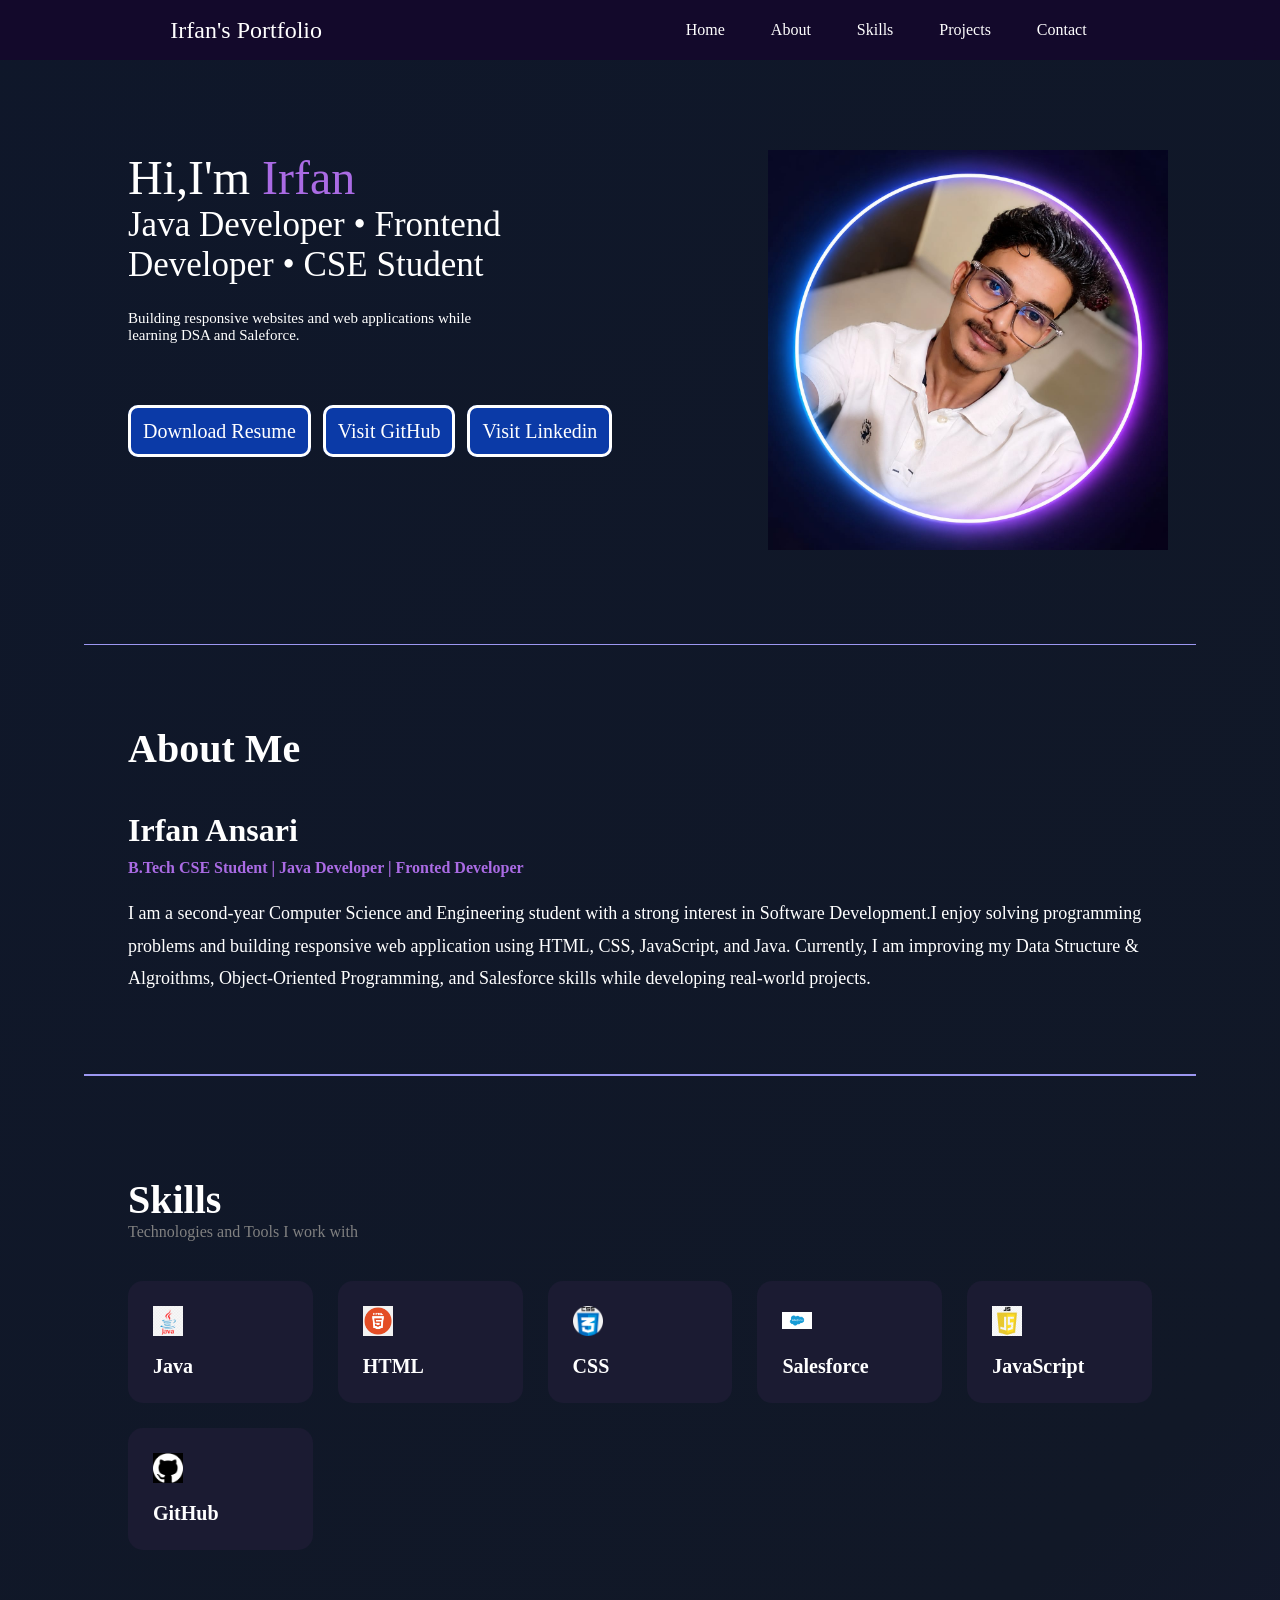
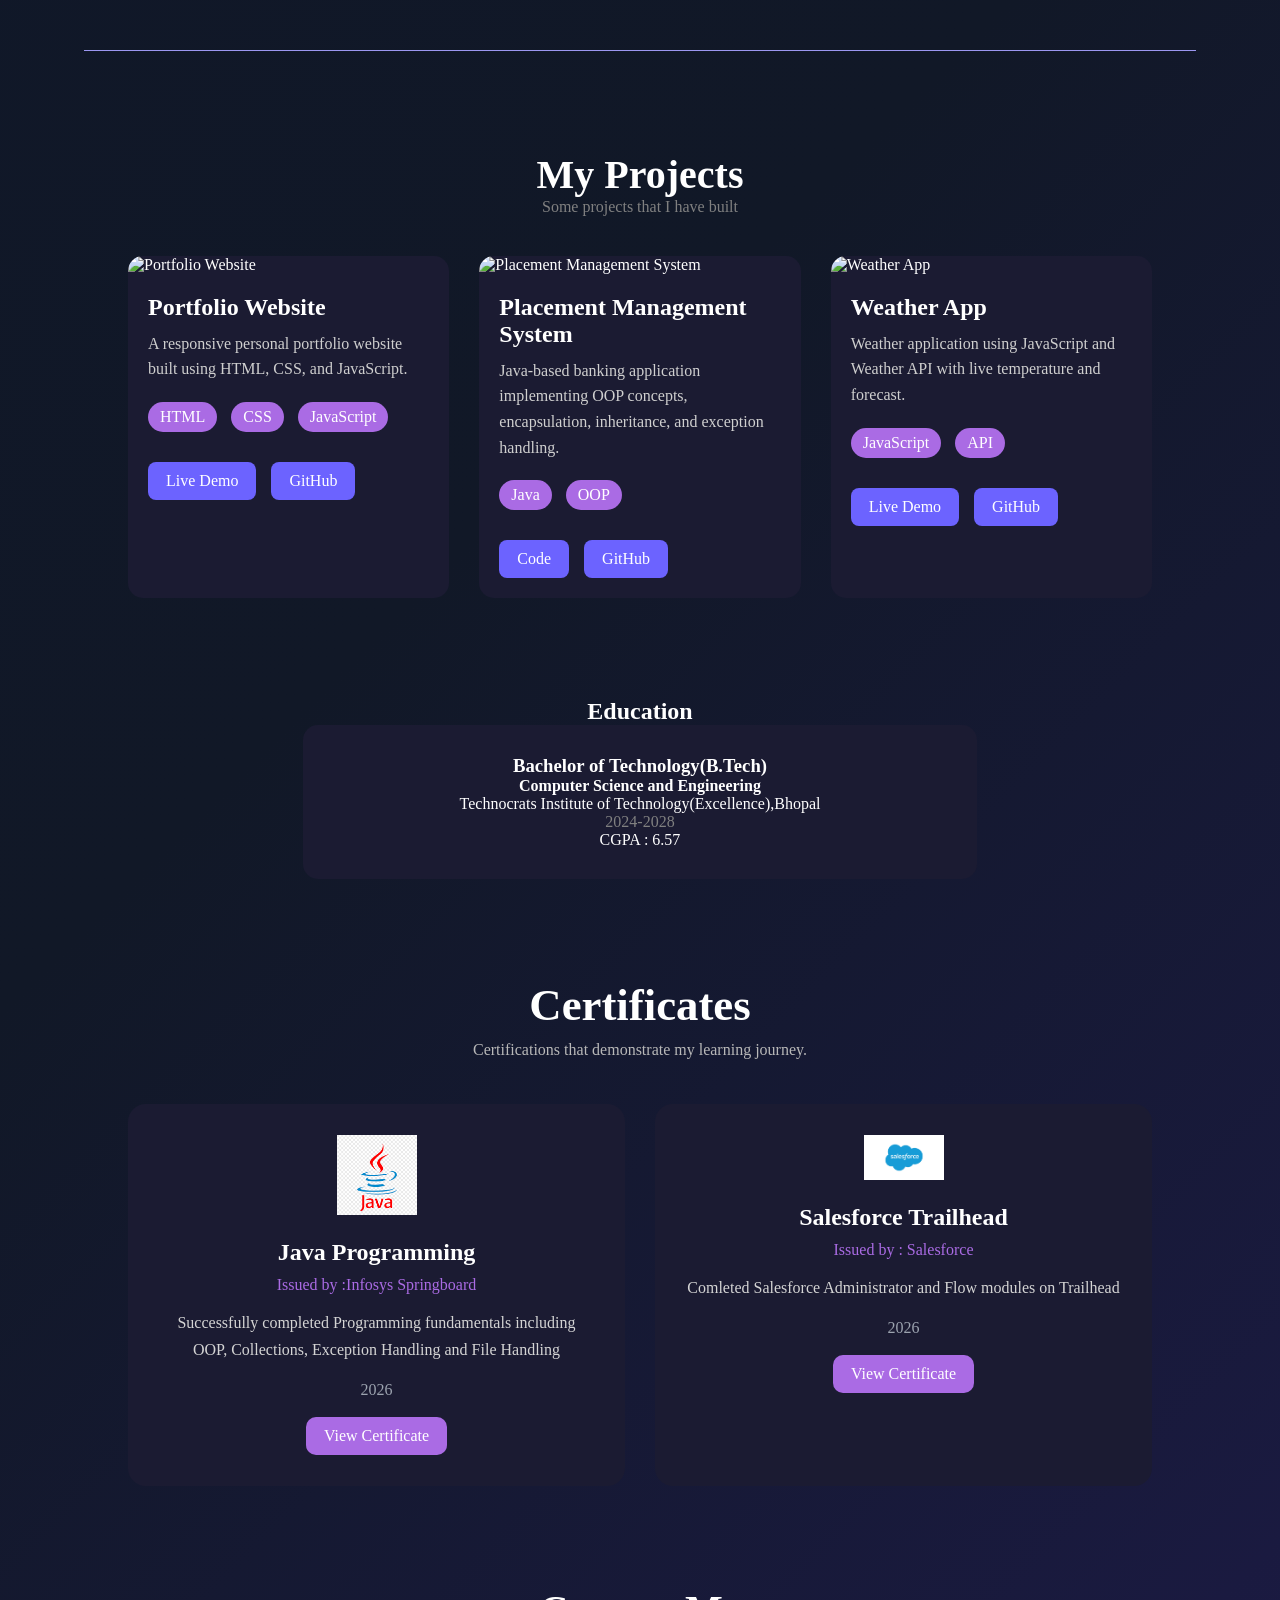
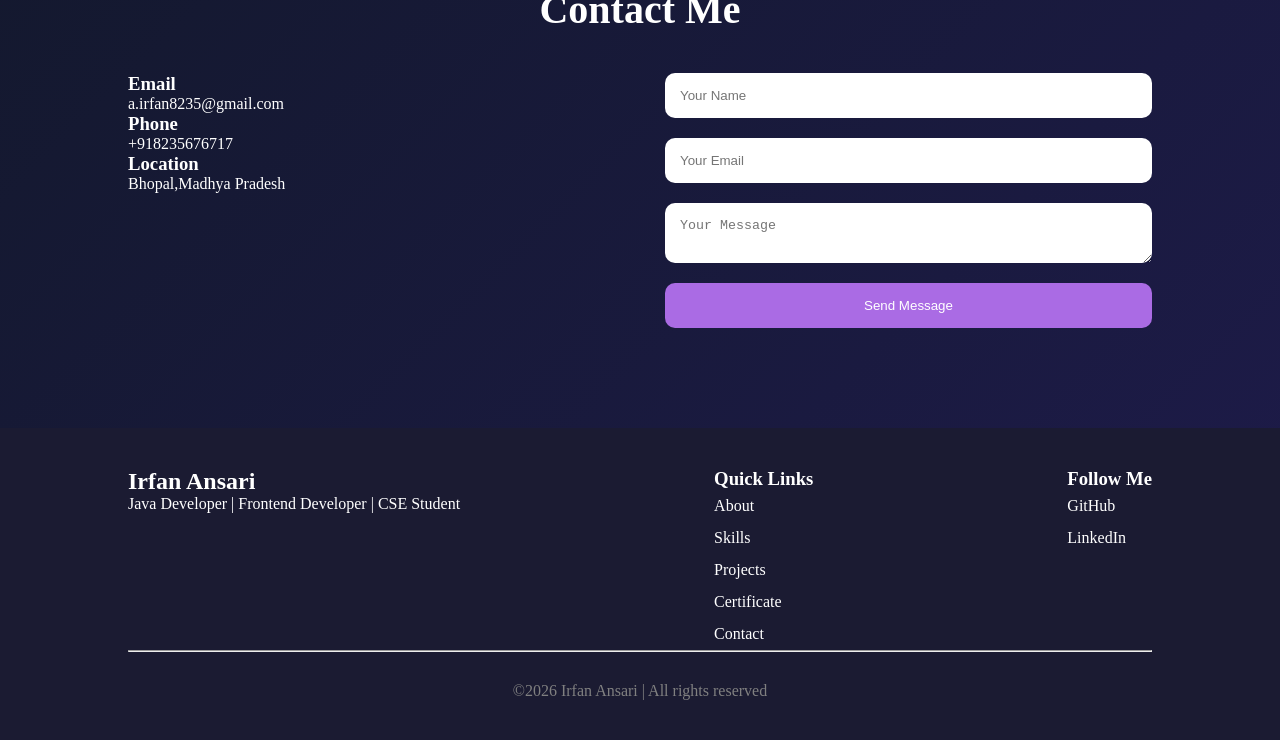
==== index.html @ b5351d13 "Third Commit" ====
<!DOCTYPE html>
<html lang="en">

<head>
    <meta charset="UTF-8">
    <meta name="description" content="Irfan Ansari Portfolio">
    <title>Personal Portfolio</title>
    <link rel="iocn" href="favicon.ico">
    <link rel="stylesheet" href="/style.css">
    <link rel="preconnect" href="https://fonts.googleapis.com">
    <link rel="preconnect" href="https://fonts.gstatic.com" crossorigin>
    <link
        href="https://fonts.googleapis.com/css2?family=Poppins:ital,wght@0,100;0,200;0,300;0,400;0,500;0,600;0,700;0,800;0,900;1,100;1,200;1,300;1,400;1,500;1,600;1,700;1,800;1,900&display=swap"
        rel="stylesheet">

</head>

<body>
    <header>
        <nav>
            <div class="left">Irfan's Portfolio</div>
            <div class="rigth">
                <ul>
                    <li><a href="/">Home</a></li>
                    <li><a href="#about">About</a></li>
                    <li><a href="#Skills">Skills</a></li>
                    <li><a href="#projects">Projects</a></li>
                    <li><a href="#contact">Contact</a></li>
                </ul>
            </div>
        </nav>
    </header>

    <main>
        <section class="firstSection">
            <div class="leftSection">Hi,I'm <span class="purple"> Irfan</span>
                <div class="aboutme">Java Developer • Frontend Developer • CSE Student</div>
                <div class="aboutsme">Building responsive websites and web applications while learning DSA and Saleforce.</div>
                <span id="element"></span>
                <div class="buttons">
                    <a href="resume.pdf" download class="btn">Download Resume</a>
                    <a href="https://github.com/irfan-an" target="_blank" class="btn">Visit GitHub</a>
                    <a href="https://www.linkedin.com/in/irfan-ansari-66294a341/" target="_blank" class="btn">Visit
                        Linkedin</a>
                </div>
            </div>
            <div class="rightSection">
                <img src="/images/Irfan's photo.jpeg" alt="Irfan's Photo">
            </div>
        </section>
        <hr class="hori-line">
        <section id="about" class="aboutSection">
            <h2>About Me</h2>
            <div class="about-content">
                <h3>Irfan Ansari</h3>
                <h4>B.Tech CSE Student | Java Developer | Fronted Developer</h4>
                <p>I am a second-year Computer Science and Engineering student with a strong interest in Software
                    Development.I enjoy solving programming problems and building responsive web application using HTML,
                    CSS, JavaScript, and Java.

                    Currently, I am improving my Data Structure & Algroithms, Object-Oriented Programming, and
                    Salesforce skills while developing real-world projects.
                </p>
            </div>
        </section>
        <hr>
        <section id="Skills" class="SkillsSection">
            <h2>Skills</h2>
            <p class="skills-text">Technologies and Tools I work with</p>
            <div class="skills-container">
                <div class="skill-card">
                    <img src="/images/Java.png" alt="Java-logo">
                    <h3>Java</h3>
                </div>
                <div class="skill-card">
                    <img src="/images/HMtl.png" alt="HTML-Logo">
                    <h3>HTML</h3>
                </div>
                <div class="skill-card">
                    <img src="/images/CSS.png" alt="CSS-logo">
                    <h3>CSS</h3>
                </div>
                <div class="skill-card">
                    <img src="/images/salesforce.png" alt="Salesforce-logo">
                    <h3>Salesforce</h3>
                </div>
                <div class="skill-card">
                    <img src="/images/JS.png" alt="JavaScript-logo">
                    <h3>JavaScript</h3>
                </div>
                <div class="skill-card">
                    <img src="/images/GitHub.png" alt="JavaScript-logo">
                    <h3>GitHub</h3>
                </div>


            </div>


        </section>
        <hr>
        <section id="projects" class="projectsSection">

            <h1>My Projects</h1>
            <p class="project-text">Some projects that I have built</p>

            <div class="projects-container">

                <!-- Project 1 -->
                <div class="project-card">

                    <img src="images/portfolio.png" alt="Portfolio Website">

                    <div class="project-info">
                        <h2>Portfolio Website</h2>

                        <p>
                            A responsive personal portfolio website built using HTML,
                            CSS, and JavaScript.
                        </p>

                        <div class="project-tech">
                            <span>HTML</span>
                            <span>CSS</span>
                            <span>JavaScript</span>
                        </div>

                        <div class="project-buttons">
                            <a href="https://github.com/irfan-an/my-portfolio" target="_blank">Live Demo</a>
                            <a href="https://github.com/irfan-an/my-portfolio" target="_blank">GitHub</a>
                        </div>

                    </div>

                </div>

                <!-- Project 2 -->
                <div class="project-card">

                    <img src="images/bank.png" alt="Placement Management System">

                    <div class="project-info">

                        <h2>Placement Management System</h2>

                        <p>
                            Java-based banking application implementing OOP concepts,
                            encapsulation, inheritance, and exception handling.
                        </p>

                        <div class="project-tech">
                            <span>Java</span>
                            <span>OOP</span>
                        </div>

                        <div class="project-buttons">
                            <a href="#">Code</a>
                            <a href="#">GitHub</a>
                        </div>

                    </div>

                </div>

                <!-- Project 3 -->
                <div class="project-card">

                    <img src="images/weather.png" alt="Weather App">

                    <div class="project-info">

                        <h2>Weather App</h2>

                        <p>
                            Weather application using JavaScript and Weather API with
                            live temperature and forecast.
                        </p>

                        <div class="project-tech">
                            <span>JavaScript</span>
                            <span>API</span>
                        </div>

                        <div class="project-buttons">
                            <a href="#" onclick="alert('Coming soon')">Live Demo</a>
                            <a href="#">GitHub</a>
                        </div>

                    </div>

                </div>

            </div>

        </section>

        <section class="EducationSection">
            <h1>Education</h1>
            <div class="education-card">
                <h3>Bachelor of Technology(B.Tech)</h3>
                <h4>Computer Science and Engineering</h4>
                <p>Technocrats Institute of Technology(Excellence),Bhopal</p>
                <span>2024-2028</span>
                <p>CGPA : 6.57</p>
            </div>
        </section>
        <section id="certificates" class="certificateSection">
            <h1>Certificates</h1>
            <p class="certificate-subtitle">
                Certifications that demonstrate my learning journey.
            </p>
            <div class="certificate-container">
                <!-- Certificate 1 -->
                 <div class="certificate-card">
                    <img src="/images/Java.png" alt="Java Certificate">
                    <h2>Java Programming</h2>
                    <h4>Issued by  :Infosys Springboard</h4>
                    <p>Successfully completed Programming fundamentals including OOP, Collections, Exception Handling and File Handling</p>
                    <span>2026</span>
                    <a href="" target="_blank">
                        View Certificate
                    </a>
                 </div>
                 <!-- Certificate 2 -->
                  <div class="certificate-card">
                    <img src="images/salesforce.png" alt="SaleForce">
                    <h2>Salesforce Trailhead</h2>
                    <h4>Issued by : Salesforce</h4>
                    <p>Comleted Salesforce Administrator and Flow modules on Trailhead</p>
                    <span>2026</span>
                    <a href="certificate/salesforce.pdf" target="_blank">
                        View Certificate
                    </a>
                  </div>
            </div>
        </section>
        <section id="contact" class="contactSection">
            <h2>Contact Me</h2>
            <div class="contact-container">
                <div class="contact-info">
                    <h3>Email</h3>
                    <p>a.irfan8235@gmail.com</p>
                    <h3>Phone</h3>
                    <p>+918235676717</p>
                    <h3>Location</h3>
                    <p>Bhopal,Madhya Pradesh</p>
                </div>
                <form>
                    <input type="text" placeholder="Your Name">
                    <input type="email" placeholder="Your Email">
                    <textarea placeholder="Your Message"></textarea>
                    <button type="submit">Send Message</button>
                </form>
            </div>
        </section>
    </main>
    <footer>
        <div class="footer-container">
            <div>
                <h2>Irfan Ansari</h2>
                <p>Java Developer | Frontend Developer | CSE Student</p>
            </div>
            <div>
                <h3>Quick Links</h3>
                <ul>
                    <li><a href="#about">About</a></li>
                    <li><a href="#skills">Skills</a></li>
                    <li><a href="#project">Projects</a></li>
                    <li><a href="#certificates">Certificate</a></li>
                    <li><a href="#contact">Contact</a></li>
                </ul>
            </div>
            <div>
                <h3>Follow Me</h3>
                <a href="https://github.com/irfan-an" target="_blank">GitHub</a>
                <br>
                <a href="https://linkedin.com/" target="_blank">LinkedIn</a>
            </div>
        </div>
        <hr>
        <p class="copyright">
            &copy;2026 Irfan Ansari | All rights reserved
        </p>
    </footer>
    <!-- type.js -->


    <script src="script.js"></script>
    <script src="https://unpkg.com/typed.js@3.0.0/dist/typed.umd.js"></script>
    <script>
        var typed = new Typed('#element', {
            strings: ['Fronted Developer', 'Java Developer', 'Problem Solver', 'CSE Student'],
            typeSpeed: 50,
        });
    </script>
</body>

</html>
---- style.css ----
*{
    padding: 0;
    margin: 0;
}
html{
    scroll-behavior: smooth;
}
body{
     background: linear-gradient(135deg,#0f172a,#111827,#1e1b4b);
    color:white;

}
nav{
    display: flex;
    justify-content: space-around;
    align-items: center;
    height: 60px;
    /* background-color: rgb(19, 8, 50); */
    background:rgba(20,8,44,.9);
    backdrop-filter:blur(10px);
    position:sticky;
    top:0;
}
nav ul{
    display: flex;
    justify-content: center;
    
}
nav ul li{
    list-style: none;
    margin: 0 23px;
    
}
nav ul li a{
    text-decoration: none;
    color: white;
}
nav ul li a:hover{
    color: blue;
    font-size: 1.2rem;
}
main hr{
    border:0;
    background:#9c97f1;
    height: 1.2px;
    margin: 60px 84px;
}
.aboutSection{
    max-width: 80vw;
    margin: 80px auto;
}
.aboutSection h2{
    font-size: 2.5rem;
    margin-bottom: 40px;
}
.about-content{
    flex: 1;
}
.about-content h3{
    font-size: 2rem;
    margin-bottom: 10px;
}
.about-content h4{
    color: rgb(170, 107, 228);
    margin-bottom: 20px;
}
.about-content p{
    line-height: 1.8;
    font-size: 18px;
}
.about-content hr{
     border:0;
    background:#9c97f1;
    height: 1.2px;
    margin: 60px 84px;
}
.left{
    font-size: 1.5rem;
}
.firstSection{
    display: flex;
    justify-content: space-around;
    margin: 90px 0px;
}
.firstSection >div{
    width: 30%;
}
.leftSection{
    font-size: 3rem;
}
.aboutme{
    font-size: 35px;
}
.aboutsme{
    font-size: 15px;
    margin-top: 25px;
}
.leftSection .buttons{
    padding: 50px 0;
    width: 540px;
}
.leftSection .btn{
    padding: 12px;
    background-color: rgb(11, 58, 167);
    color: white;
    border: 3px solid white;
    font-size: 20px;
    border-radius: 10px;
    cursor: pointer;
    text-decoration: none;
    transition: .3s;
}
.leftSection .btn:hover{
    background: #a855f7;
    transform: translateY(-5px);
    box-shadow: 0 0 20px #a855f7;
}
.rightSection{
    width: 30%;
}
.rightSection img{
    width: 400px;
}
.rightSection img:hover{
    transform: scale(1.05);
    transition: .4s;
}
.purple{
    color: rgb(170, 107, 228);
}
.secondSection{
    max-width: 80vw;
    margin: auto;
}
#Skills{
    max-width: 80vw;
    margin: 100px auto;
}
.SkillsSection h2{
    margin-top:px;
    font-size: 2.5rem;
}
.skills-text{
    color: gray;
    margin-bottom: 40px;
}
.skills-container{
    display: grid;
    grid-template-columns: repeat(auto-fit,minmax(180px,1fr));
    gap: 25px;
}
.skill-card{
    background-color: #1b1b32;
    padding: 25px;
    border-radius: 15px;
    transition: 0.3s;
    cursor: pointer;
}
.skill-card:hover{
    transform: translateY(-10px);
    box-shadow: 0 10px 20px rgba(170,107,228,0.4);
}
.skill-card img{
    height: 30px;
    width: 30px;
    object-fit: contain;
}
.skill-card h3{
    font-size: 20px;
    margin-top: 15px;
}
.projectsSection{
    max-width:80vw;
    margin:100px auto;
}

.projectsSection h1{
    text-align:center;
    font-size:2.5rem;
}

.project-text{
    text-align:center;
    color:gray;
    margin-bottom:40px;
}

.projects-container{
    display:grid;
    grid-template-columns:repeat(auto-fit,minmax(320px,1fr));
    gap:30px;
    cursor: pointer;
}

.project-card{
    background:#1b1b32;
    border-radius:15px;
    overflow:hidden;
    transition:.3s;
}

.project-card:hover{
    transform:translateY(-10px);
    box-shadow:0 10px 25px rgba(170,107,228,.4);
}

.project-card img{
    width:100%;
    height:200px;
    object-fit:cover;
}

.project-info{
    padding:20px;
}

.project-info h2{
    margin-bottom:10px;
}

.project-info p{
    color:#cfcfcf;
    line-height:1.6;
}

.project-tech{
    margin:20px 0;
}

.project-tech span{
    background:rgb(170,107,228);
    color:white;
    padding:6px 12px;
    border-radius:20px;
    margin-right:10px;
    display:inline-block;
    margin-bottom:10px;
}

.project-buttons{
    display:flex;
    gap:15px;
}

.project-buttons a{
    text-decoration:none;
    color:white;
    background:#6c63ff;
    padding:10px 18px;
    border-radius:8px;
    transition:.3s;
}

.project-buttons a:hover{
    background:#8d84ff;
}

.EducationSection{
    max-width: 80vw;
    margin: 100px auto;
    text-align: center;
}
.education-card{
    background: #1b1b32;
    padding:30px;
    border-radius: 15px;
    width: 60%;
    margin: auto;
    transition: 0.3s;
    cursor: pointer;
}
.education-card:hover{
    transform: translate(-8px);
    box-shadow:0 10px 25px rgba(170,107,228,.4);
}
.education-card h2{
color: rgb(170,107,228);
}
.education-card span{
    color: gray;
}

.certificateSection{
    max-width: 80vw;
    margin: 100px auto;
    text-align: center;
}
.certificateSection h1{
    font-size: 2.8rem;
    margin-bottom: 10px;
}
.certificate-subtitle{
    color: #b8b8b8;
    margin-bottom: 45px;
}
.certificate-container{
    display: grid;
    grid-template-columns: repeat(auto-fit,minmax(320px,1fr));
    gap: 30px;
}
.certificate-card{
    background: #1b1b32;
    padding: 30px;
    border-radius: 18px;
    transition: .4s;
    border: 1px solid transparent;
}
.certificate-card:hover{
    transform: translateY(-12px);
    border-color: rgb(170, 107, 228);
    box-shadow: 0 0 25px rgba(170,107,228,.35);
}
.certificate-card img{
    width: 80px;
    margin-bottom: 20px;
}
.certificate-card h2{
    color: white;
    margin-bottom: 10px;
}
.certificate-card h4{
    color: rgb(170, 107, 228);
    margin-bottom: 15px;
    font-weight: 500;
}
.certificate-card p{
    color: #d4d4d4;
    line-height: 1.7;
}
.certificate-card span{
    display: block;
    margin: 18px 0;
    color: #9ca3af;
}
.certificate-card a{
    display: inline-block;
    padding: 12px 22px;
    text-decoration: none;
    color: white;
    background: rgb(170, 107, 228);
    padding: 10px 18px;
    border-radius: 10px;
    transition: .3s;
}
.certificate-card a:hover{
    background: #8b5cf6;
    transform: scale(1.05);
}
.contactSection{
    max-width: 80vw;
    margin: 100px auto;
}
.contactSection h2{
    text-align: center;
    margin-bottom: 40px;
    font-size: 2.5rem;
    font-weight: 600;
}
.contact-container{
    display: flex;
    justify-content: space-between;
    gap: 50px;
}
.contact-info{
    flex: 1;
}
form{
    flex: 1;
    display: flex;
    flex-direction: column;
}
form input, form textarea{
    margin-bottom: 20px;
    padding: 15px;
    border:none;
    border-radius: 10px;
}
form button{
    background: rgb(170,107,228);
    color: white;
    border: none;
    padding:15px;
    border-radius: 10px;
    cursor: pointer;
}

footer{
    background: #1b1b32;
    color: white;
    padding: 40px 10%;
}
.footer-container{
    display: flex;
    justify-content: space-between;
    flex-wrap: wrap;
}
.footer-container ul{
    list-style: none;
    padding: 0;
}
.footer-container a{
    text-decoration: none;
    color: white;
    line-height: 2;
}
.copyright{
    text-align: center;
    margin-top: 30px;
    color: gray;
}
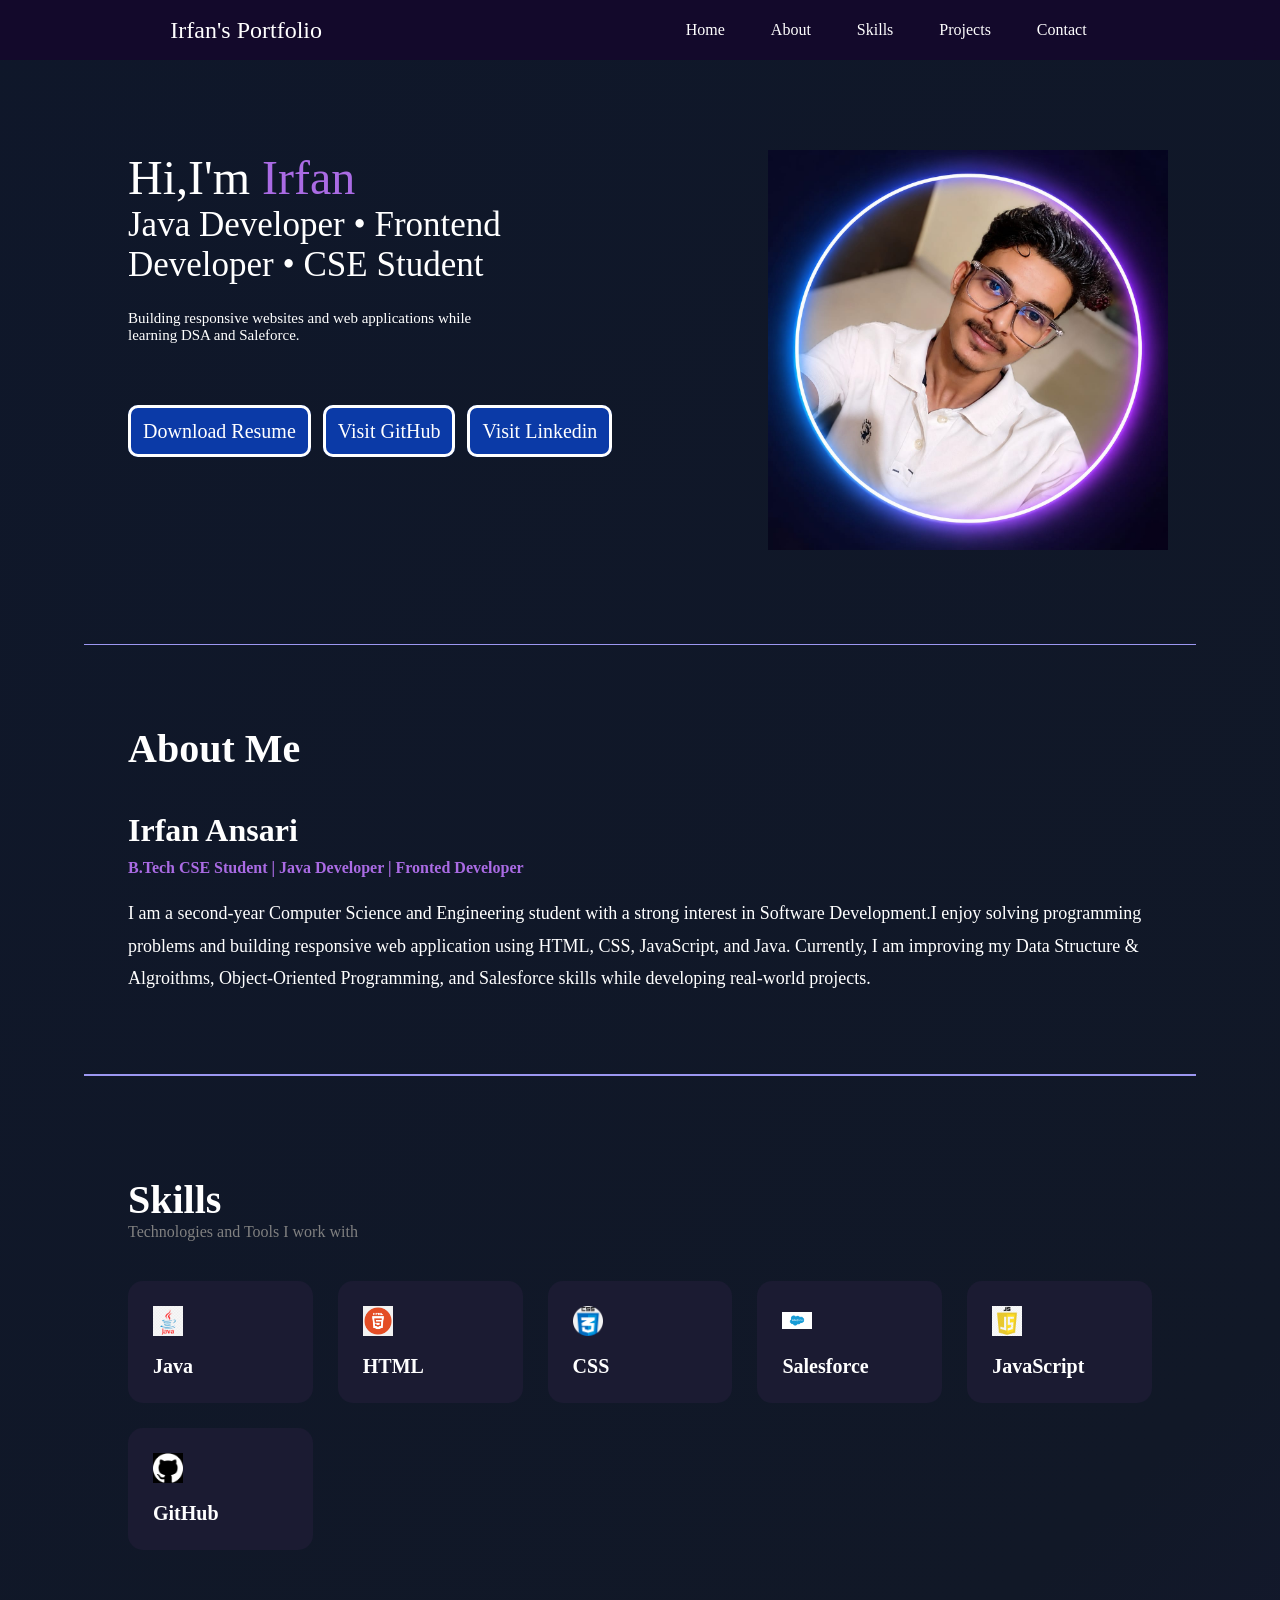
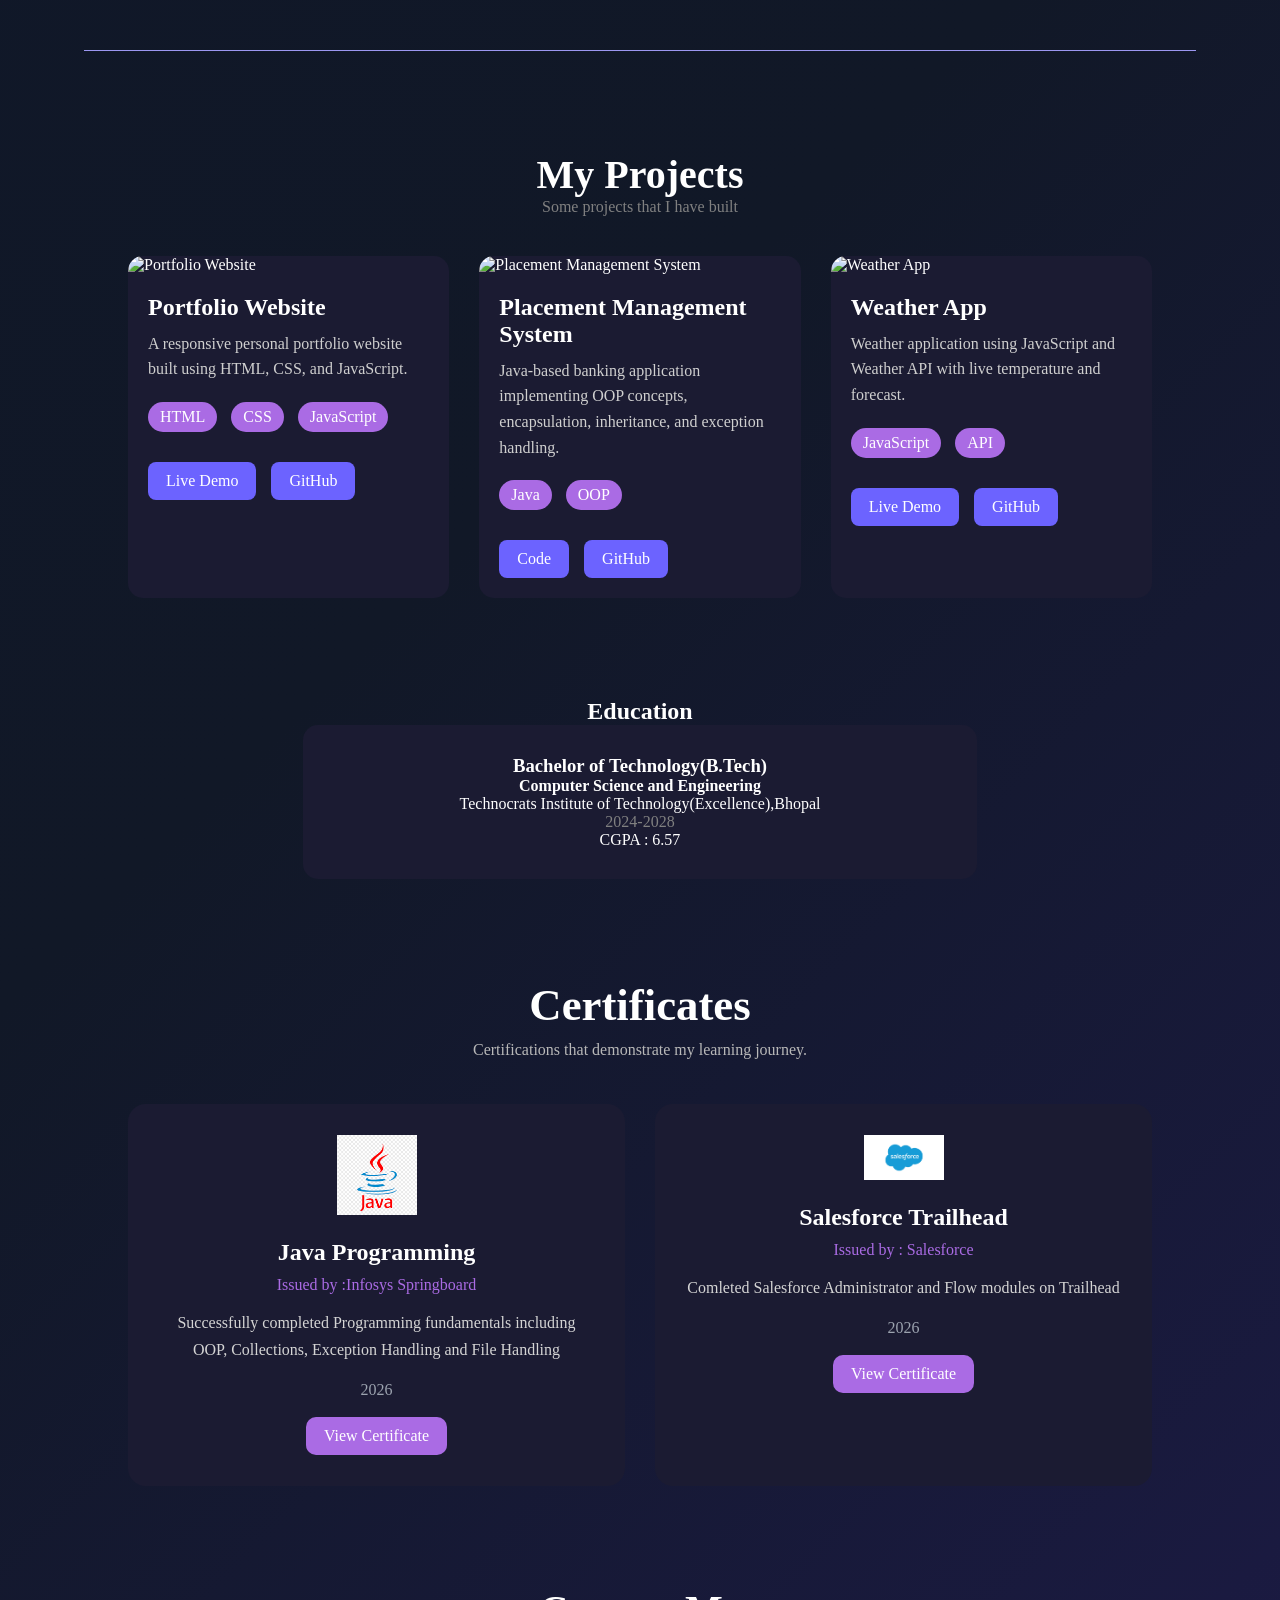
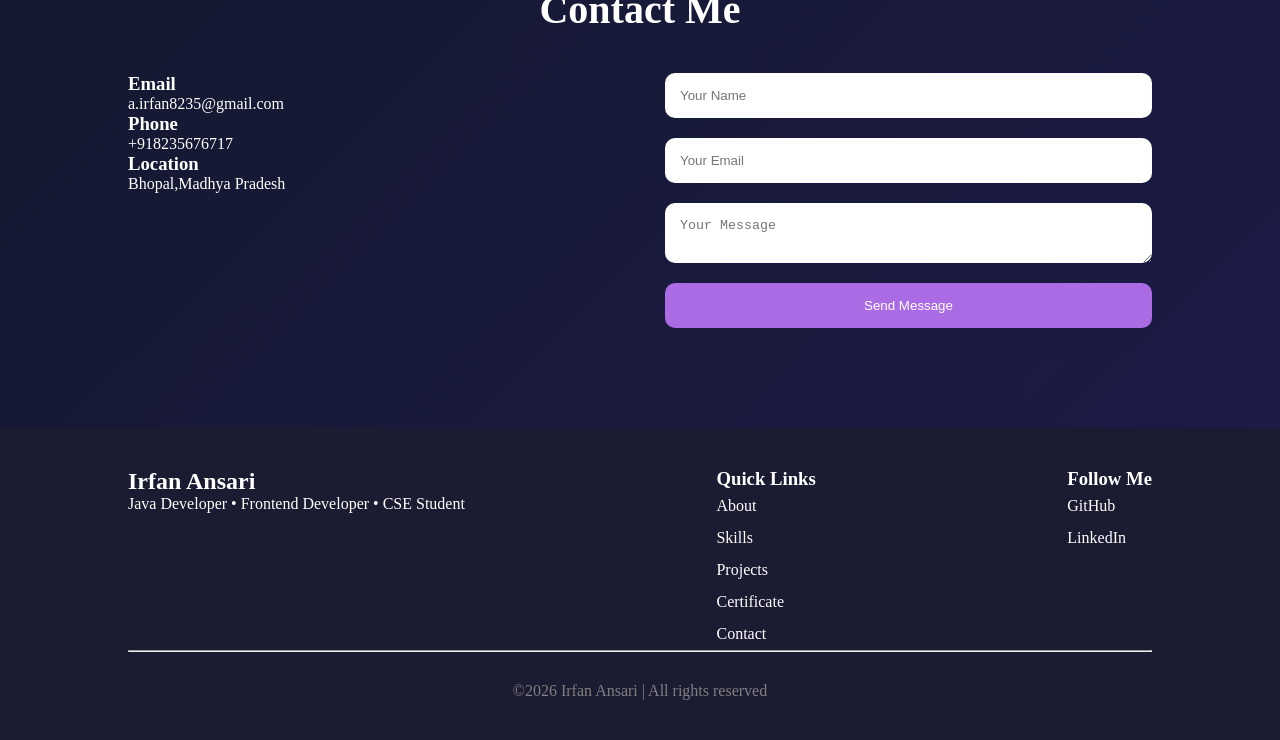
==== commit 5f2c7b71: "Updated Code" ====
--- a/index.html
+++ b/index.html
@@ -258,7 +258,7 @@
         <div class="footer-container">
             <div>
                 <h2>Irfan Ansari</h2>
-                <p>Java Developer | Frontend Developer | CSE Student</p>
+                <p>Java Developer • Frontend Developer • CSE Student</p>
             </div>
             <div>
                 <h3>Quick Links</h3>
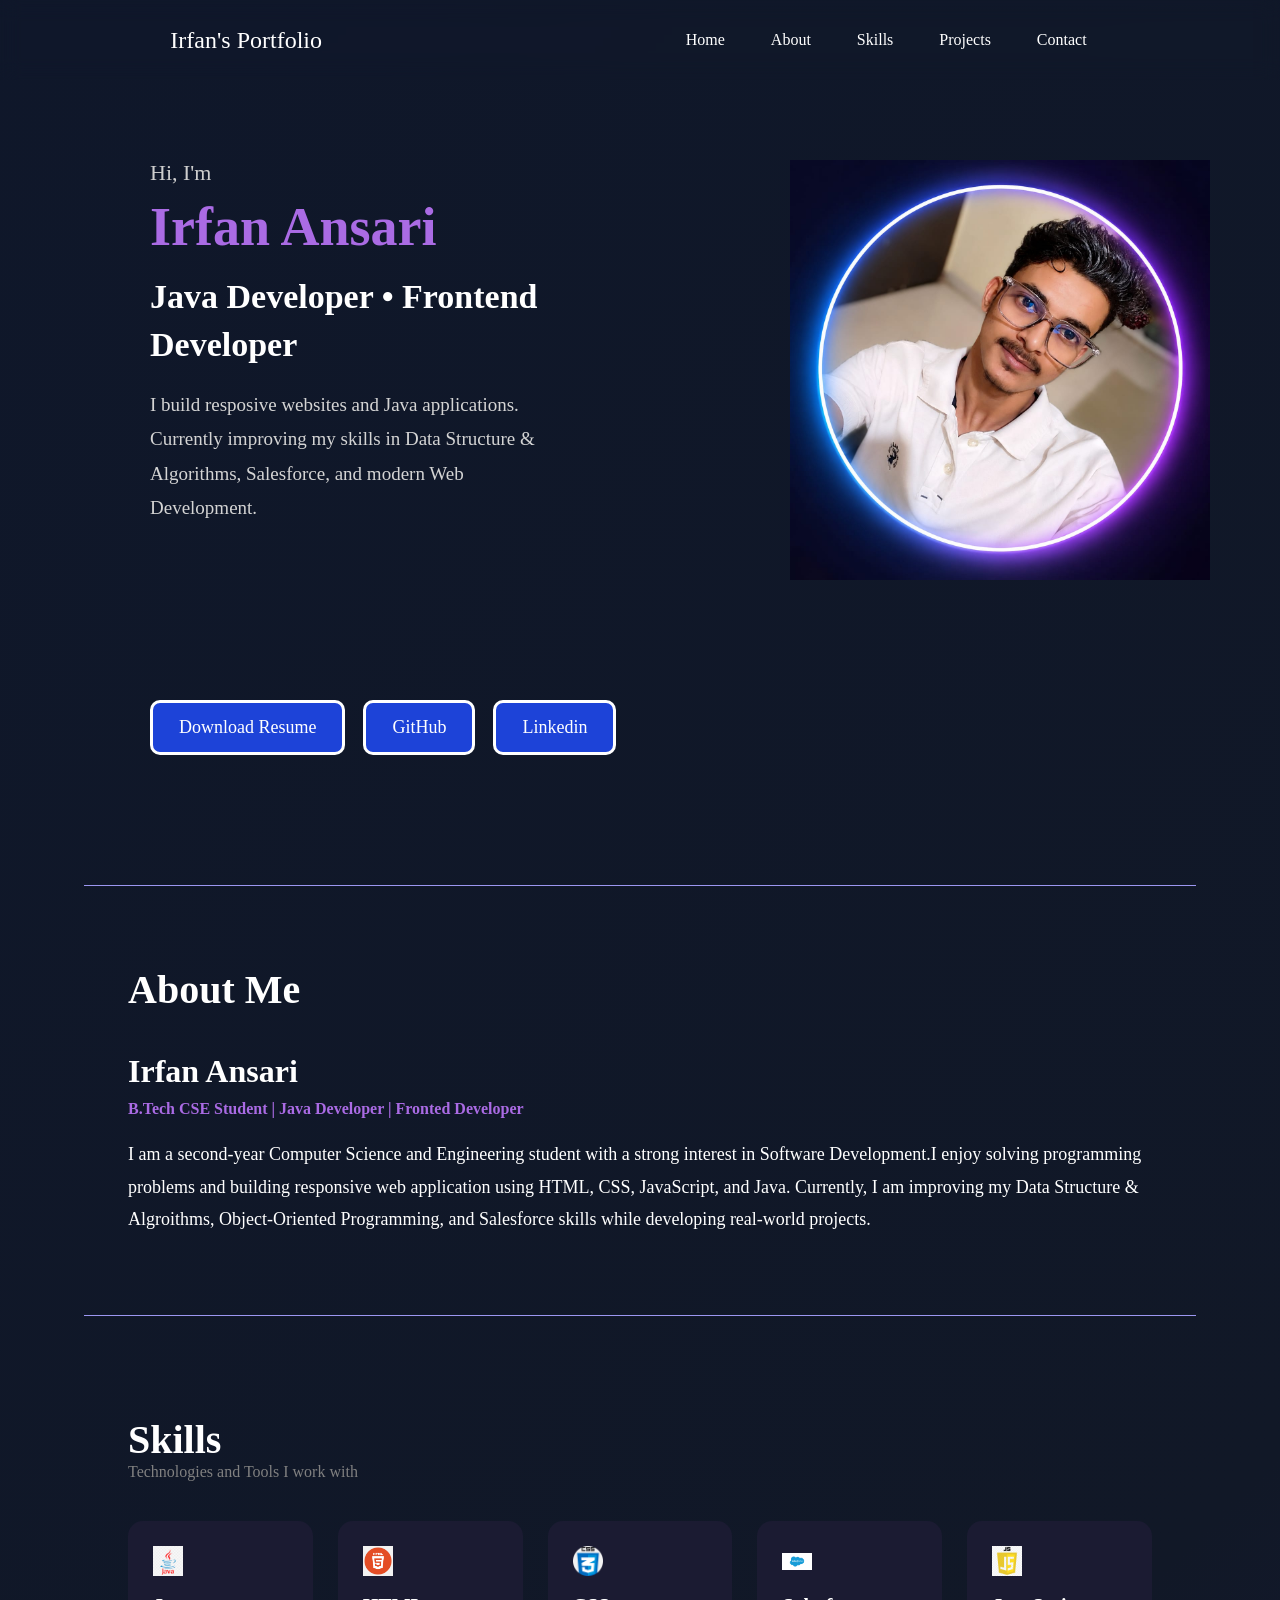
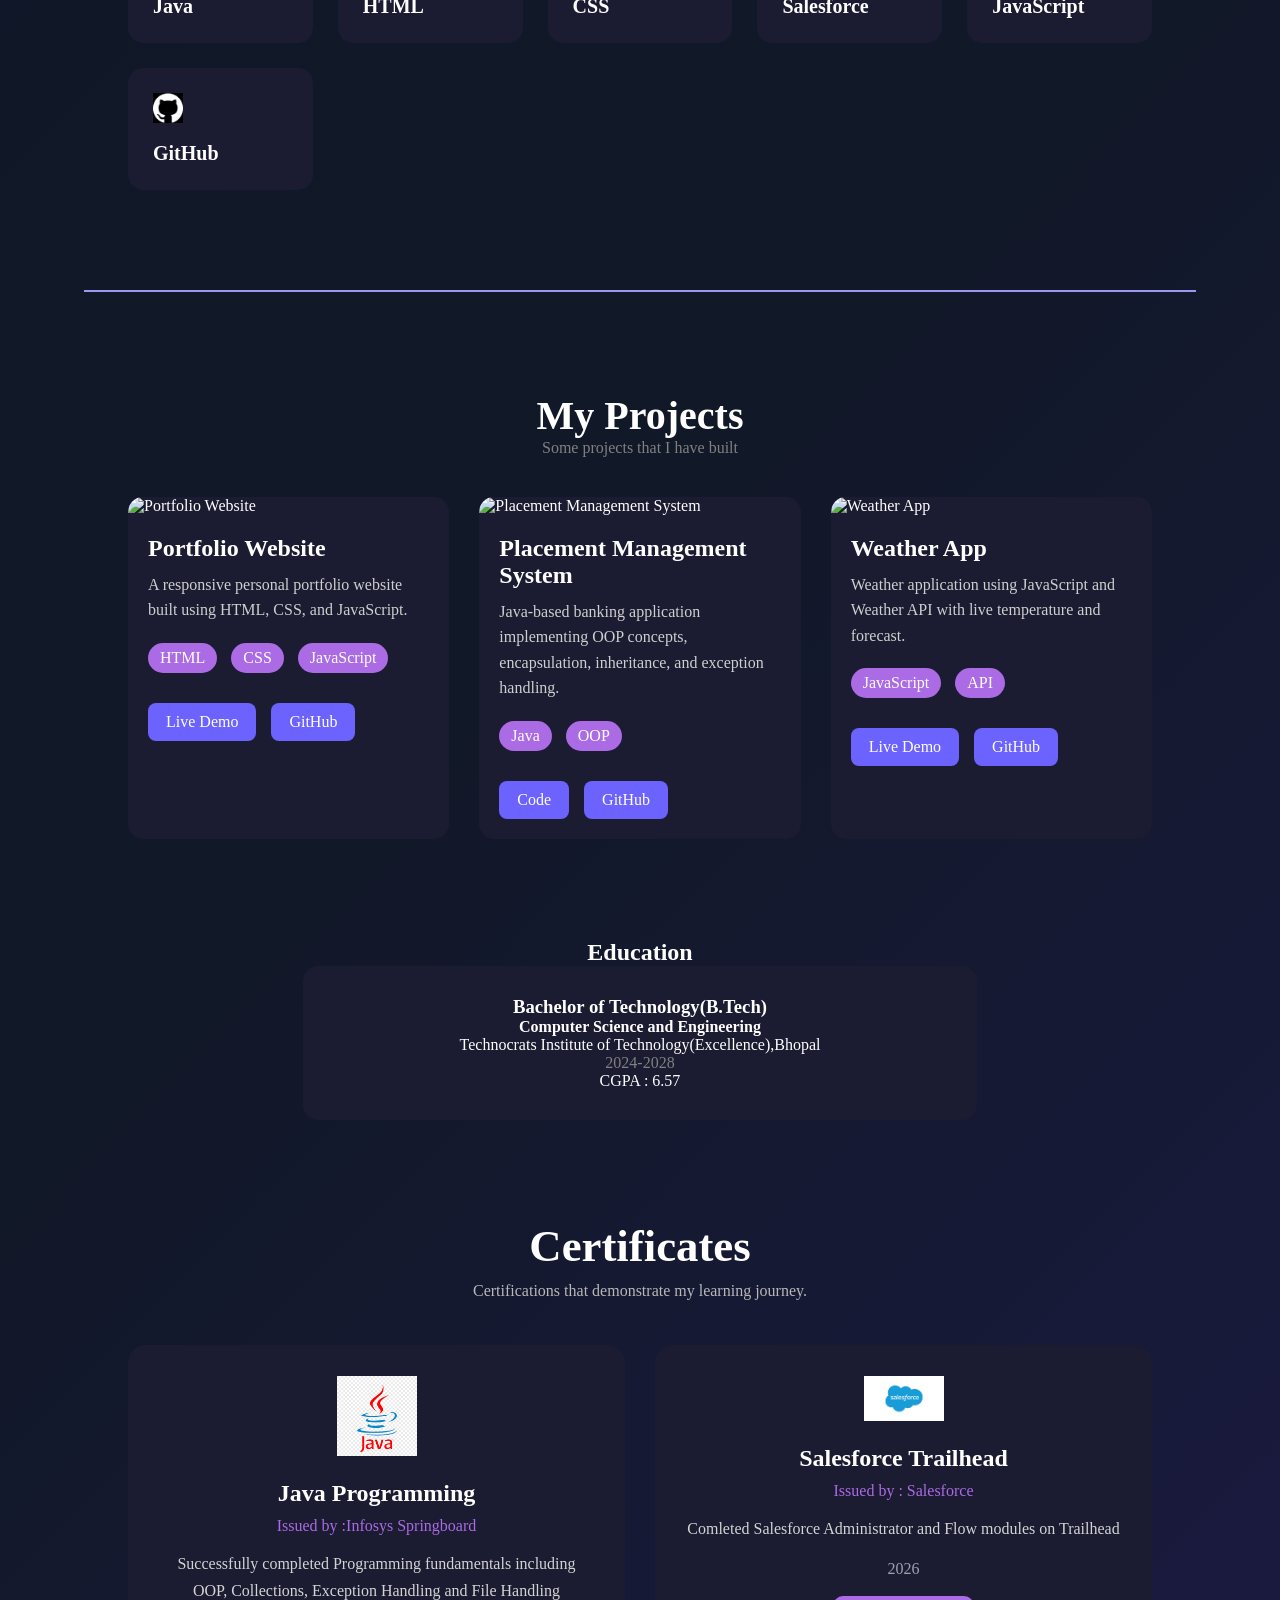
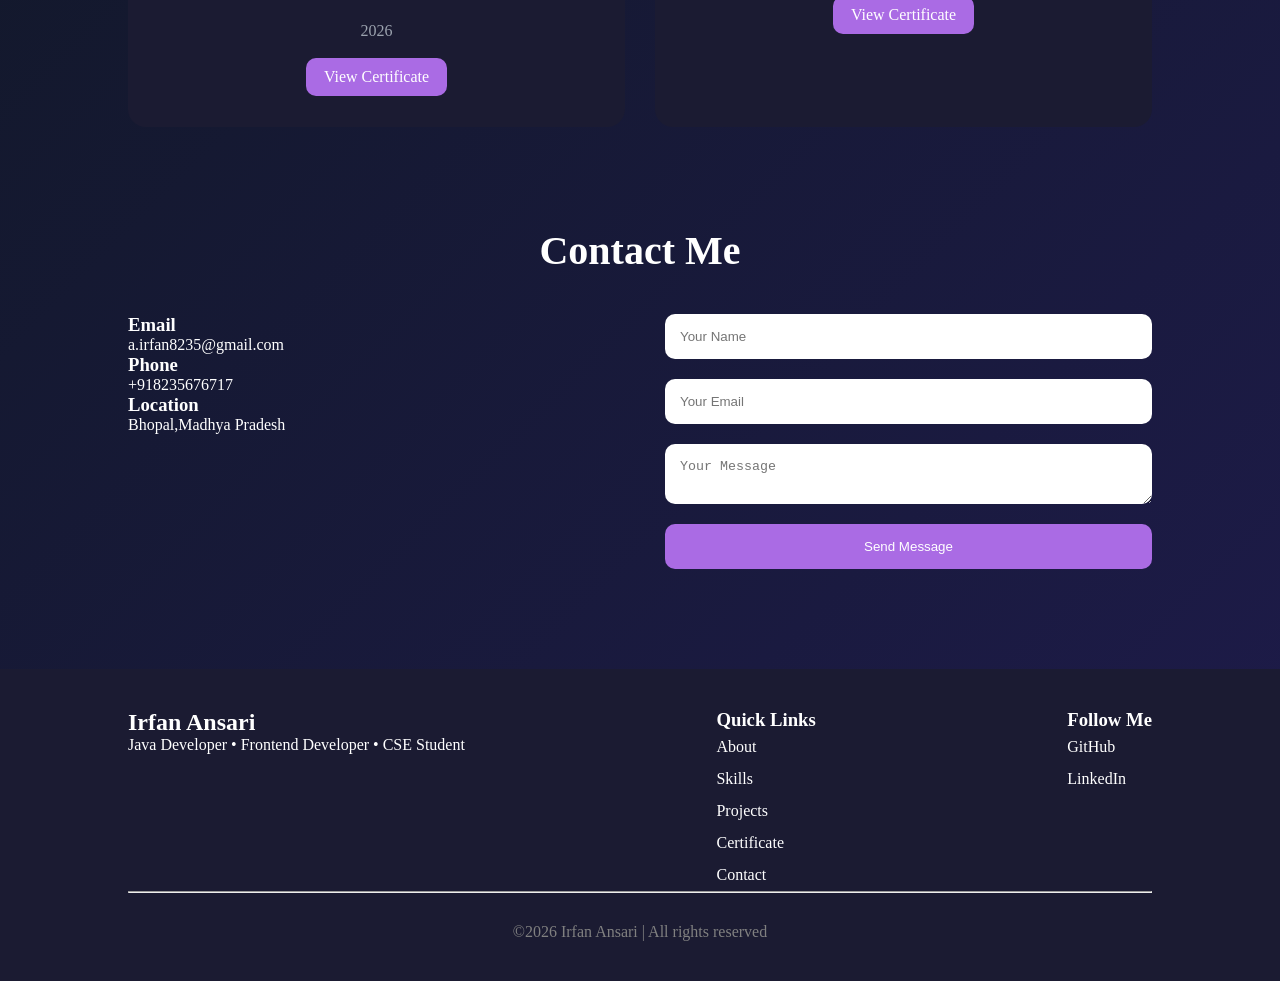
==== commit ca89a0db: "Improve portfolio functionality using JavaScript DOM" ====
--- a/index.html
+++ b/index.html
@@ -4,6 +4,7 @@
 <head>
     <meta charset="UTF-8">
     <meta name="description" content="Irfan Ansari Portfolio">
+    <meta name="viewport" content="width=device-width, initial-scale=1.0">
     <title>Personal Portfolio</title>
     <link rel="iocn" href="favicon.ico">
     <link rel="stylesheet" href="/style.css">
@@ -17,7 +18,7 @@
 
 <body>
     <header>
-        <nav>
+        <nav id="navbar">
             <div class="left">Irfan's Portfolio</div>
             <div class="rigth">
                 <ul>
@@ -33,16 +34,29 @@
 
     <main>
         <section class="firstSection">
-            <div class="leftSection">Hi,I'm <span class="purple"> Irfan</span>
-                <div class="aboutme">Java Developer • Frontend Developer • CSE Student</div>
-                <div class="aboutsme">Building responsive websites and web applications while learning DSA and Saleforce.</div>
-                <span id="element"></span>
+            <div class="leftSection">
+                <p class="intro">Hi, I'm</p> 
+                <h2>
+                    <span class="purple">Irfan Ansari</span>
+                </h2>
+                <h3>
+                    Java Developer • Frontend Developer
+                </h3>
+                <p class="description">I build resposive websites and Java applications.
+                    Currently improving my skills in Data Structure & Algorithms, Salesforce, and modern Web Development.
+                </p>
+                <p id="element"></p>
+                
                 <div class="buttons">
                     <a href="resume.pdf" download class="btn">Download Resume</a>
-                    <a href="https://github.com/irfan-an" target="_blank" class="btn">Visit GitHub</a>
-                    <a href="https://www.linkedin.com/in/irfan-ansari-66294a341/" target="_blank" class="btn">Visit
+                    <a href="https://github.com/irfan-an"
+                     target="_blank"
+                      class="btn">GitHub</a>
+                    <a href="https://www.linkedin.com/in/irfan-ansari-66294a341/" 
+                    target="_blank" 
+                    class="btn">
                         Linkedin</a>
-                </div>
+                </div>   
             </div>
             <div class="rightSection">
                 <img src="/images/Irfan's photo.jpeg" alt="Irfan's Photo">
@@ -285,14 +299,8 @@
     <!-- type.js -->
 
 
-    <script src="script.js"></script>
+    
     <script src="https://unpkg.com/typed.js@3.0.0/dist/typed.umd.js"></script>
-    <script>
-        var typed = new Typed('#element', {
-            strings: ['Fronted Developer', 'Java Developer', 'Problem Solver', 'CSE Student'],
-            typeSpeed: 50,
-        });
-    </script>
 </body>
-
+<script src="script.js"></script>
 </html>
--- a/style.css
+++ b/style.css
@@ -6,20 +6,32 @@
     scroll-behavior: smooth;
 }
 body{
-     background: linear-gradient(135deg,#0f172a,#111827,#1e1b4b);
+    background: linear-gradient(135deg,#0f172a,#111827,#1e1b4b);
     color:white;
-
+    padding-top: 80px;
+
+}
+header{
+    position: fixed;
+    width: 100%;
+    top: 0;
+    left: 0;
+    z-index: 1000;
 }
 nav{
     display: flex;
     justify-content: space-around;
     align-items: center;
-    height: 60px;
-    /* background-color: rgb(19, 8, 50); */
+    height: 80px;
     background:rgba(20,8,44,.9);
     backdrop-filter:blur(10px);
-    position:sticky;
-    top:0;
+    background: transparent;
+    transition: .4s ease;
+}
+.scrolled{
+    background:#2a115d;
+    box-shadow: 0 5px 20px rgba(0,0,0,.4);
+    backdrop-filter: blur(12px);
 }
 nav ul{
     display: flex;
@@ -80,31 +92,68 @@
 .firstSection{
     display: flex;
     justify-content: space-around;
-    margin: 90px 0px;
+    margin: 80px 0px;
+
+
 }
 .firstSection >div{
-    width: 30%;
+    width: 40%;
+    margin-left: 150px;
 }
 .leftSection{
+    width: 50%;
+    display: flex;
+    flex-direction: column;
+    justify-content: center;
     font-size: 3rem;
 }
-.aboutme{
-    font-size: 35px;
-}
-.aboutsme{
-    font-size: 15px;
-    margin-top: 25px;
+.intro{
+    font-size: 22px;
+    color: #cfcfcf;
+    margin-bottom: 10px;
+}
+.leftSection h2{
+    font-size: 54px;
+    margin-bottom: 15px;
+    font-weight: 700;
+}
+.leftSection h3{
+    font-size: 34px;
+    color: white;
+    line-height: 1.4;
+    margin-bottom: 20px;
+}
+.description{
+    width: 85%;
+    color: #d4d4d4;
+    font-size: 19px;
+    line-height: 1.8;
+    margin-bottom: 30px;
+}
+#element{
+    font-size: 38px;
+    color: #a855f7;
+    font-weight: bold;
+    margin-bottom:35px;
+    display: block;
+    min-height: 60px; /*Reserve space */
+}
+.typed-cursor{
+    display: none;
 }
 .leftSection .buttons{
+    display: flex;
+    gap: 18px;
+    flex-wrap: wrap;
     padding: 50px 0;
-    width: 540px;
 }
 .leftSection .btn{
-    padding: 12px;
-    background-color: rgb(11, 58, 167);
+    padding: 14px 26px;
+    background-color: #1d43d8;
     color: white;
     border: 3px solid white;
-    font-size: 20px;
+    font-size: 18px;
+    font-weight: 500;
     border-radius: 10px;
     cursor: pointer;
     text-decoration: none;
@@ -112,14 +161,16 @@
 }
 .leftSection .btn:hover{
     background: #a855f7;
-    transform: translateY(-5px);
-    box-shadow: 0 0 20px #a855f7;
+    transform: translateY(-6px);
+    box-shadow: 0 0 20px (168,85,247,.7);
 }
 .rightSection{
     width: 30%;
 }
 .rightSection img{
-    width: 400px;
+    width: 100%;
+    max-width: 420px;
+    height: auto;
 }
 .rightSection img:hover{
     transform: scale(1.05);
@@ -408,3 +459,38 @@
     margin-top: 30px;
     color: gray;
 }
+@media screen and(max-width:768px) {
+    .firstSection{
+        flex-direction: column-reverse;
+        text-align: center;
+        padding: 30px;
+    }
+    .leftSection,.rightSection{
+        width: 100%;
+    }
+    .rightSection img{
+        width: 80%;
+        max-width: 320px;
+    }
+    nav{
+        flex-direction: row;
+    }
+    nav ul{
+        flex-direction: row;
+        gap: 20px;
+        margin-top: 20px;
+    }
+    .contact-container{
+        flex-direction: column;
+    }
+    .buttons{
+        display: flex;
+        flex-direction: column;
+        gap: 15px;
+    }
+    .footer-container{
+        flex-direction: column;
+        text-align: center;
+        gap: 30px;
+    }
+}
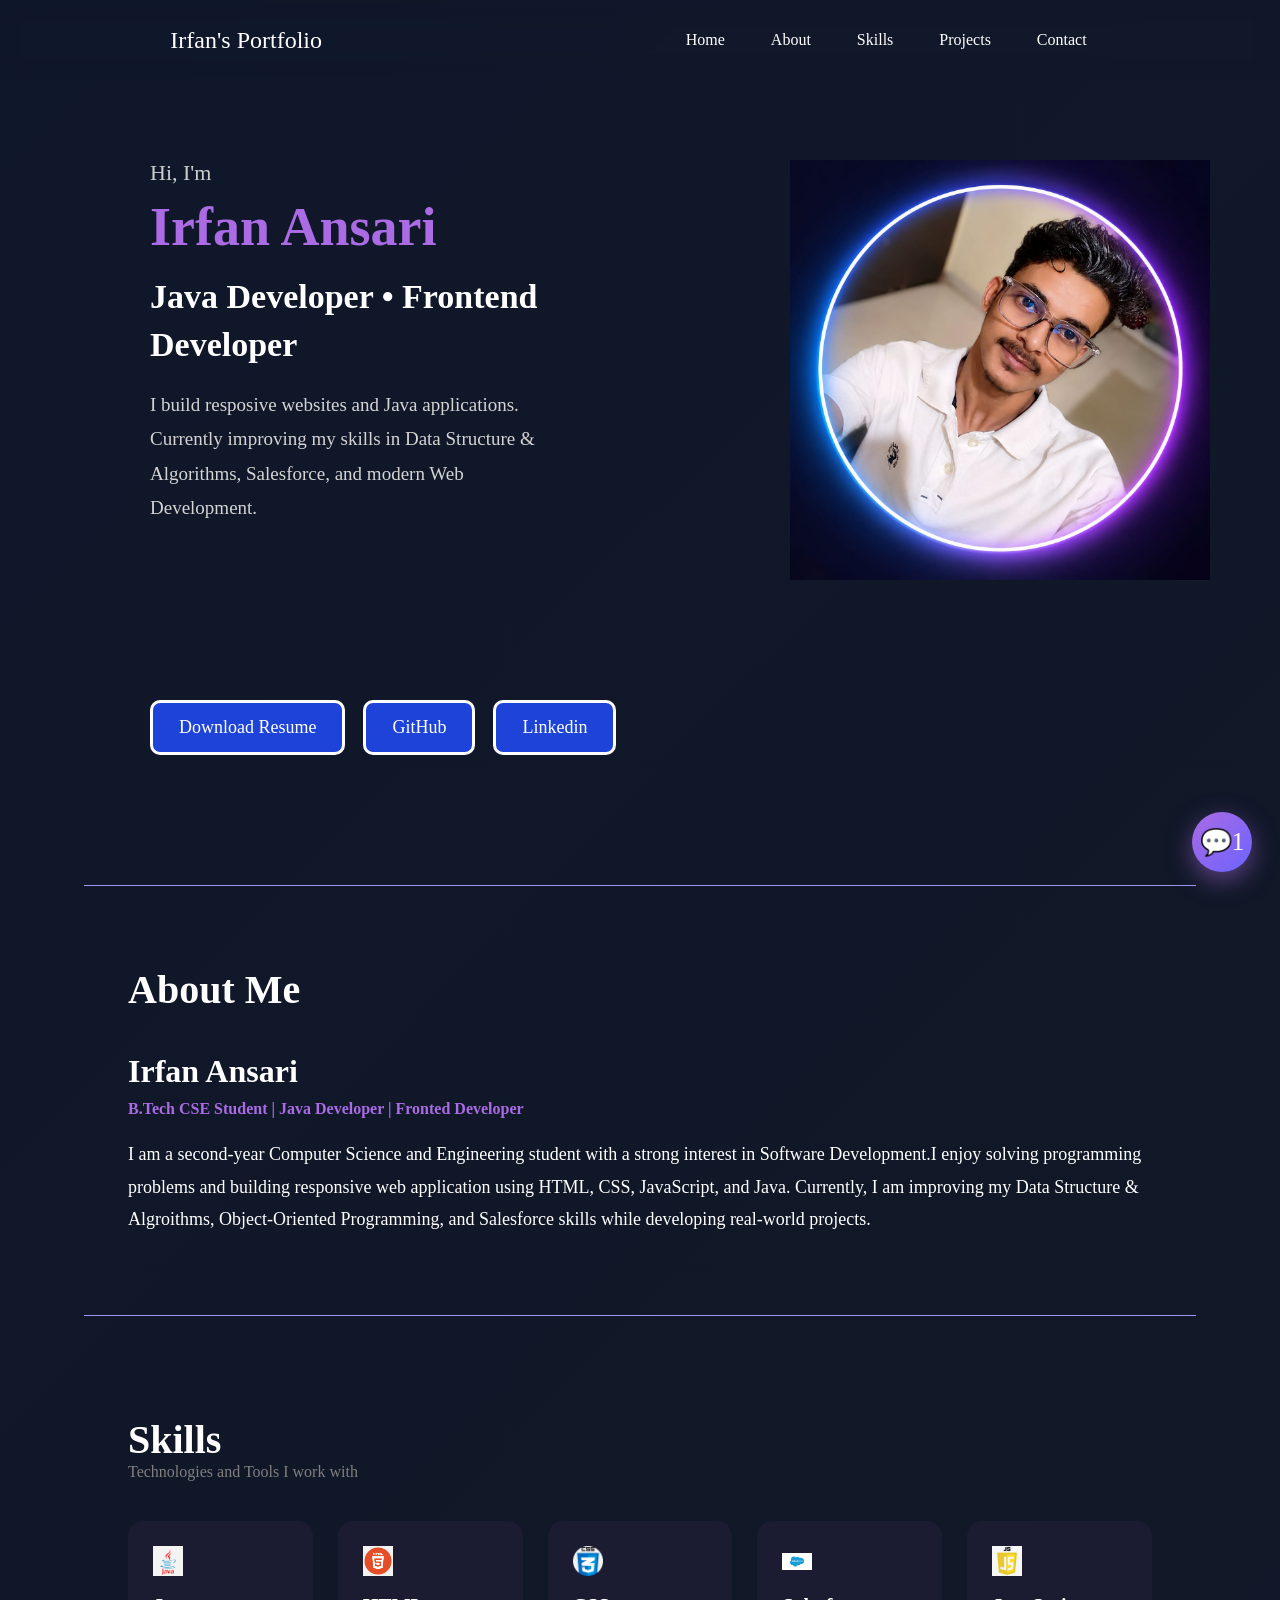
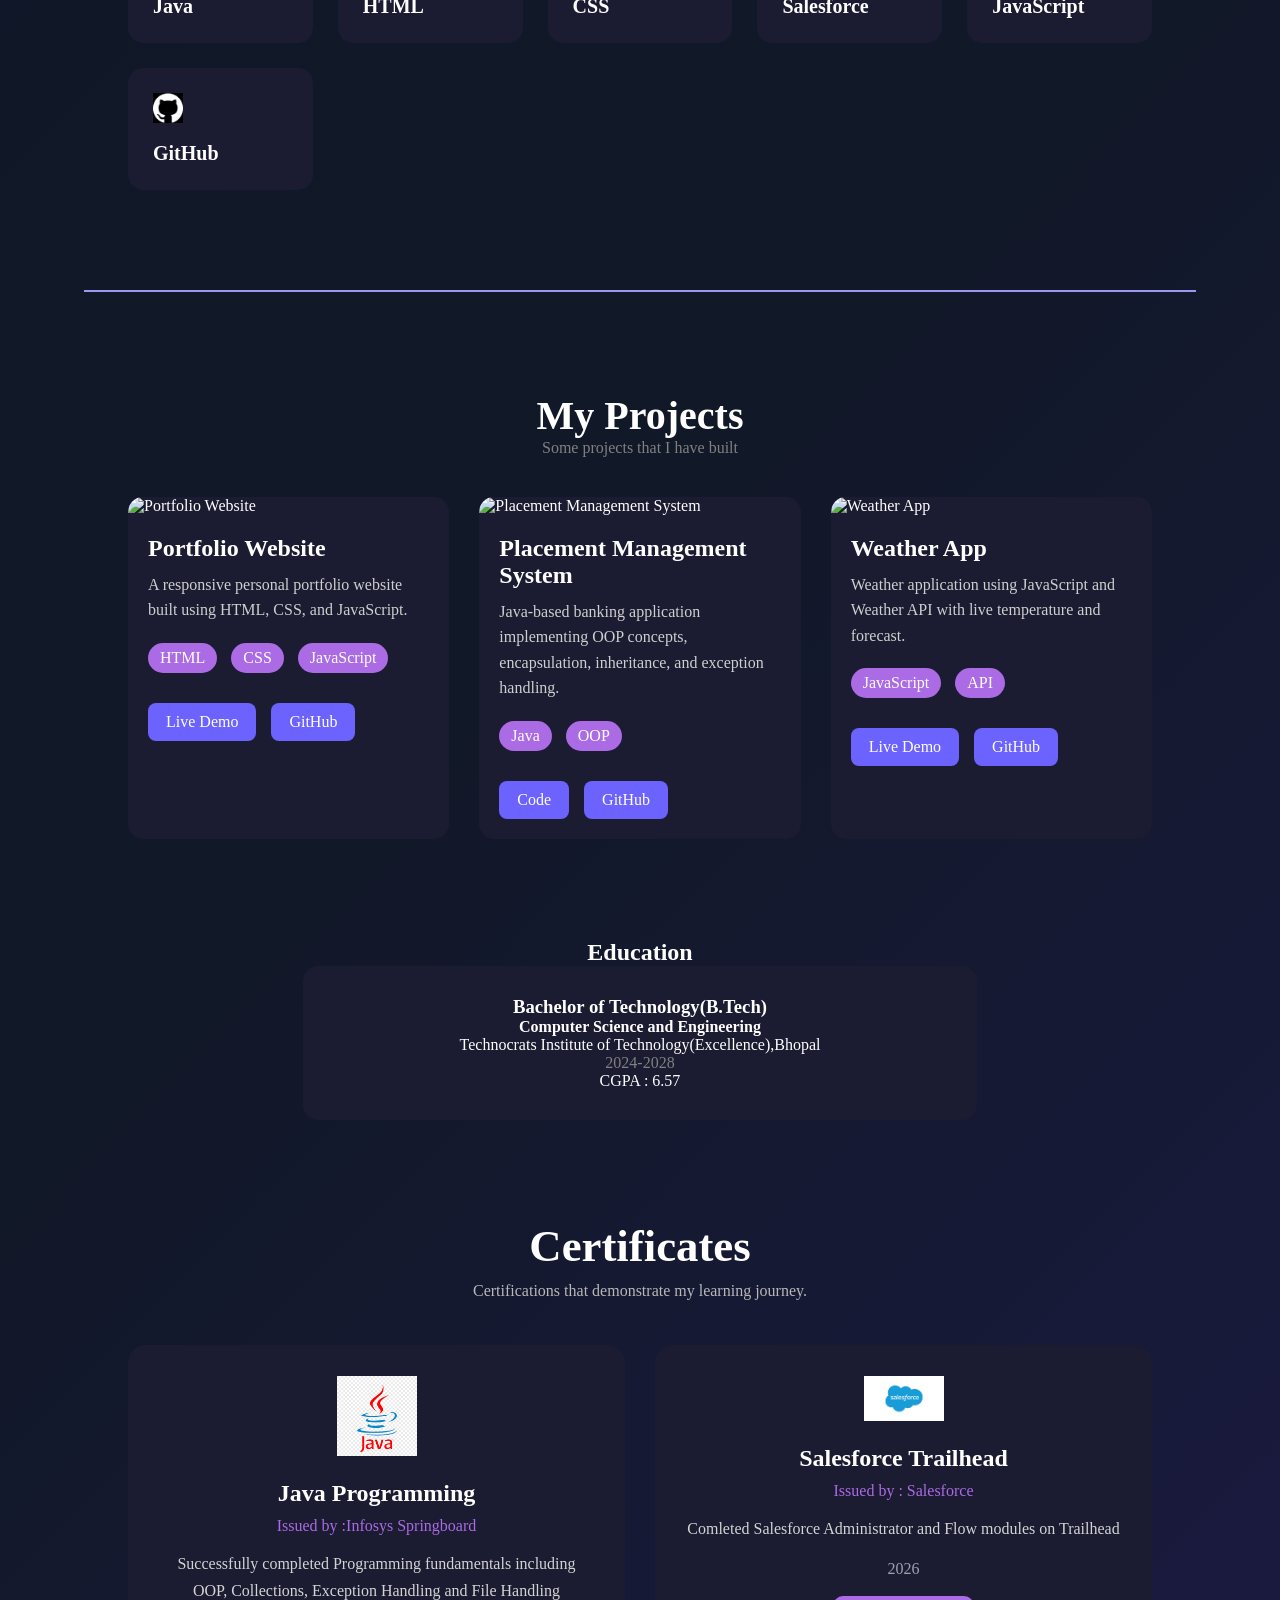
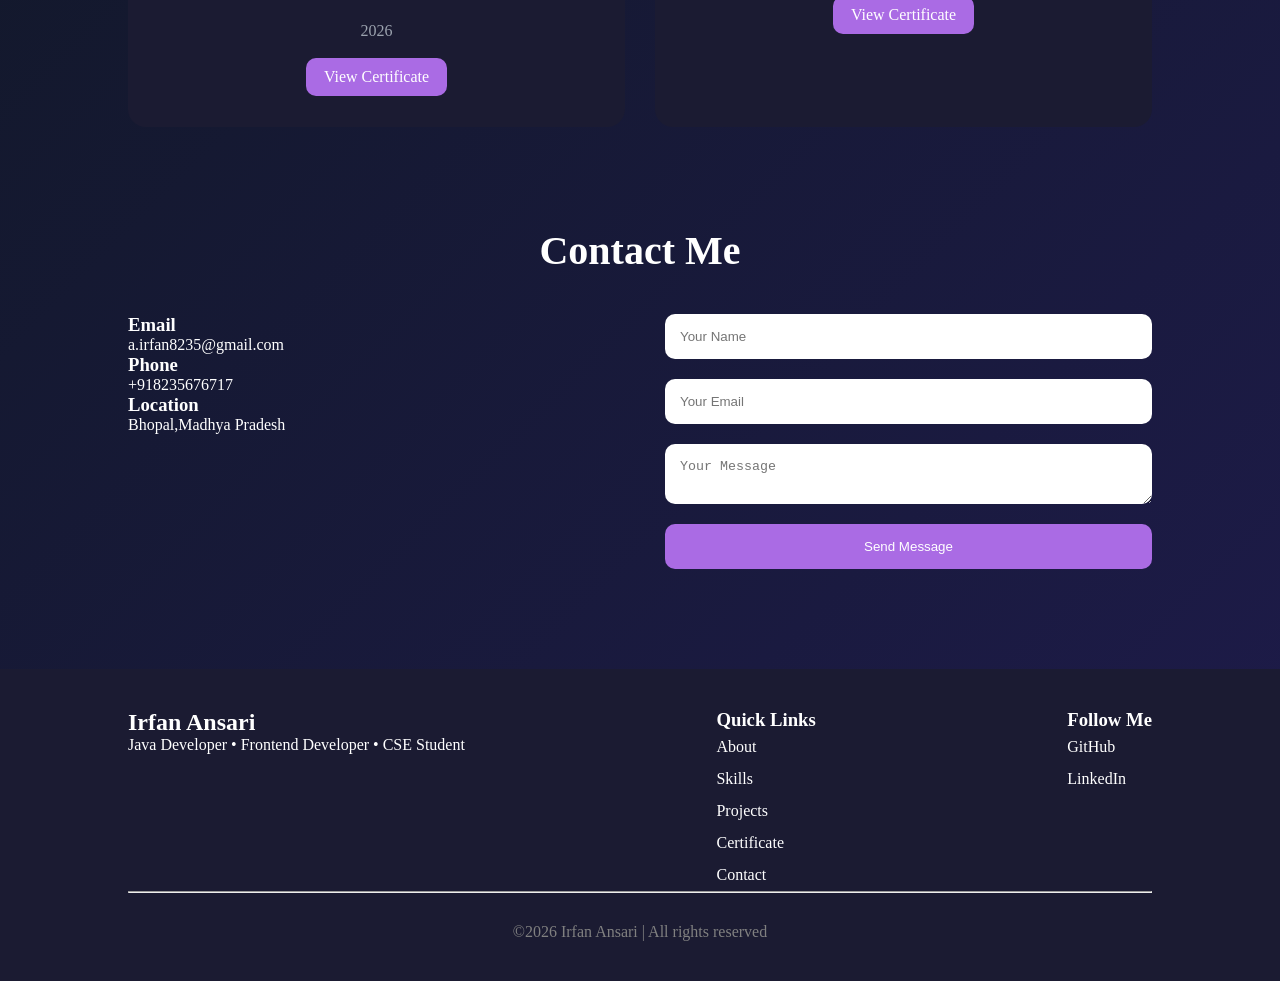
==== commit 49f95e19: "Update portfolio with AI chatbot" ====
--- a/index.html
+++ b/index.html
@@ -35,7 +35,7 @@
     <main>
         <section class="firstSection">
             <div class="leftSection">
-                <p class="intro">Hi, I'm</p> 
+                <p class="intro">Hi, I'm</p>
                 <h2>
                     <span class="purple">Irfan Ansari</span>
                 </h2>
@@ -43,20 +43,17 @@
                     Java Developer • Frontend Developer
                 </h3>
                 <p class="description">I build resposive websites and Java applications.
-                    Currently improving my skills in Data Structure & Algorithms, Salesforce, and modern Web Development.
+                    Currently improving my skills in Data Structure & Algorithms, Salesforce, and modern Web
+                    Development.
                 </p>
                 <p id="element"></p>
-                
+
                 <div class="buttons">
                     <a href="resume.pdf" download class="btn">Download Resume</a>
-                    <a href="https://github.com/irfan-an"
-                     target="_blank"
-                      class="btn">GitHub</a>
-                    <a href="https://www.linkedin.com/in/irfan-ansari-66294a341/" 
-                    target="_blank" 
-                    class="btn">
+                    <a href="https://github.com/irfan-an" target="_blank" class="btn">GitHub</a>
+                    <a href="https://www.linkedin.com/in/irfan-ansari-66294a341/" target="_blank" class="btn">
                         Linkedin</a>
-                </div>   
+                </div>
             </div>
             <div class="rightSection">
                 <img src="/images/Irfan's photo.jpeg" alt="Irfan's Photo">
@@ -225,18 +222,19 @@
             </p>
             <div class="certificate-container">
                 <!-- Certificate 1 -->
-                 <div class="certificate-card">
+                <div class="certificate-card">
                     <img src="/images/Java.png" alt="Java Certificate">
                     <h2>Java Programming</h2>
-                    <h4>Issued by  :Infosys Springboard</h4>
-                    <p>Successfully completed Programming fundamentals including OOP, Collections, Exception Handling and File Handling</p>
+                    <h4>Issued by :Infosys Springboard</h4>
+                    <p>Successfully completed Programming fundamentals including OOP, Collections, Exception Handling
+                        and File Handling</p>
                     <span>2026</span>
                     <a href="" target="_blank">
                         View Certificate
                     </a>
-                 </div>
-                 <!-- Certificate 2 -->
-                  <div class="certificate-card">
+                </div>
+                <!-- Certificate 2 -->
+                <div class="certificate-card">
                     <img src="images/salesforce.png" alt="SaleForce">
                     <h2>Salesforce Trailhead</h2>
                     <h4>Issued by : Salesforce</h4>
@@ -245,7 +243,7 @@
                     <a href="certificate/salesforce.pdf" target="_blank">
                         View Certificate
                     </a>
-                  </div>
+                </div>
             </div>
         </section>
         <section id="contact" class="contactSection">
@@ -297,10 +295,32 @@
         </p>
     </footer>
     <!-- type.js -->
-
-
-    
     <script src="https://unpkg.com/typed.js@3.0.0/dist/typed.umd.js"></script>
+    <!-- AI Chatbot Widget -->
+      <div id="chatbot-toggle">
+        <span id="chatbot-icon">💬</span>
+        <span id="chatbot-badge">1</span>
+    </div>
+
+    <div id="chatbot-window">
+        <div id="chatbot-header">
+            <span>Ask about Irfan 🤖</span>
+            <button id="chatbot-close">&times;</button>
+        </div>
+        <div id="chatbot-messages"></div>
+        <div id="chatbot-quick-replies">
+            <button class="quick-reply">Skills</button>
+            <button class="quick-reply">Projects</button>
+            <button class="quick-reply">Contact</button>
+            <button class="quick-reply">Resume</button>
+        </div>
+        <form id="chatbot-form">
+            <input type="text" id="chatbot-input" placeholder="Type a question..." autocomplete="off">
+            <button type="submit">➤</button>
+        </form>
+    </div>
 </body>
+<script src="chatbot.js"></script>
 <script src="script.js"></script>
+
 </html>
--- a/style.css
+++ b/style.css
@@ -493,4 +493,144 @@
         text-align: center;
         gap: 30px;
     }
+}
+
+/* ================= AI Chatbot Widget ================= */
+#chatbot-toggle{
+    position: fixed;
+    bottom: 28px;
+    right: 28px;
+    width: 60px;
+    height: 60px;
+    border-radius: 50%;
+    background: linear-gradient(135deg, rgb(170,107,228), #6c63ff);
+    display: flex;
+    align-items: center;
+    justify-content: center;
+    font-size: 26px;
+    cursor: pointer;
+    box-shadow: 0 8px 24px rgba(170,107,228,.5);
+    z-index: 1200;
+    transition: .3s;
+}
+#chatbot-toggle:hover{
+    transform: scale(1.08);
+}
+#chatbot-window{
+    position: fixed;
+    bottom: 100px;
+    right: 28px;
+    width: 340px;
+    max-width: 90vw;
+    height: 460px;
+    max-height: 70vh;
+    background: #1b1b32;
+    border: 1px solid rgba(170,107,228,.4);
+    border-radius: 16px;
+    display: none;
+    flex-direction: column;
+    overflow: hidden;
+    box-shadow: 0 20px 50px rgba(0,0,0,.5);
+    z-index: 1200;
+}
+#chatbot-window.open{
+    display: flex;
+}
+#chatbot-header{
+    background: linear-gradient(135deg, rgb(170,107,228), #6c63ff);
+    color: white;
+    padding: 14px 18px;
+    display: flex;
+    justify-content: space-between;
+    align-items: center;
+    font-weight: 600;
+}
+#chatbot-close{
+    background: none;
+    border: none;
+    color: white;
+    font-size: 22px;
+    cursor: pointer;
+    line-height: 1;
+}
+#chatbot-messages{
+    flex: 1;
+    padding: 14px;
+    overflow-y: auto;
+    display: flex;
+    flex-direction: column;
+    gap: 10px;
+}
+.chat-msg{
+    max-width: 80%;
+    padding: 10px 14px;
+    border-radius: 14px;
+    font-size: 14px;
+    line-height: 1.5;
+}
+.chat-msg.bot{
+    background: #2a2a45;
+    color: #e5e5f5;
+    align-self: flex-start;
+    border-bottom-left-radius: 4px;
+}
+.chat-msg.user{
+    background: rgb(170,107,228);
+    color: white;
+    align-self: flex-end;
+    border-bottom-right-radius: 4px;
+}
+#chatbot-quick-replies{
+    display: flex;
+    gap: 8px;
+    padding: 0 14px 10px;
+    flex-wrap: wrap;
+}
+.quick-reply{
+    background: #2a2a45;
+    color: #cfcfff;
+    border: 1px solid rgba(170,107,228,.4);
+    padding: 6px 12px;
+    border-radius: 20px;
+    font-size: 12px;
+    cursor: pointer;
+    transition: .2s;
+}
+.quick-reply:hover{
+    background: rgb(170,107,228);
+    color: white;
+}
+#chatbot-form{
+    display: flex;
+    border-top: 1px solid rgba(255,255,255,.08);
+}
+#chatbot-form input{
+    flex: 1;
+    border: none;
+    background: #14142b;
+    color: white;
+    padding: 14px;
+    font-size: 14px;
+}
+#chatbot-form input:focus{
+    outline: none;
+}
+#chatbot-form button{
+    background: rgb(170,107,228);
+    color: white;
+    border: none;
+    padding: 0 20px;
+    cursor: pointer;
+    font-size: 16px;
+}
+ 
+@media screen and (max-width:480px){
+    #chatbot-window{
+        right: 10px;
+        left: 10px;
+        width: auto;
+    }
+    #chatbot-toggle{
+        right: 18px;
+    }
 }
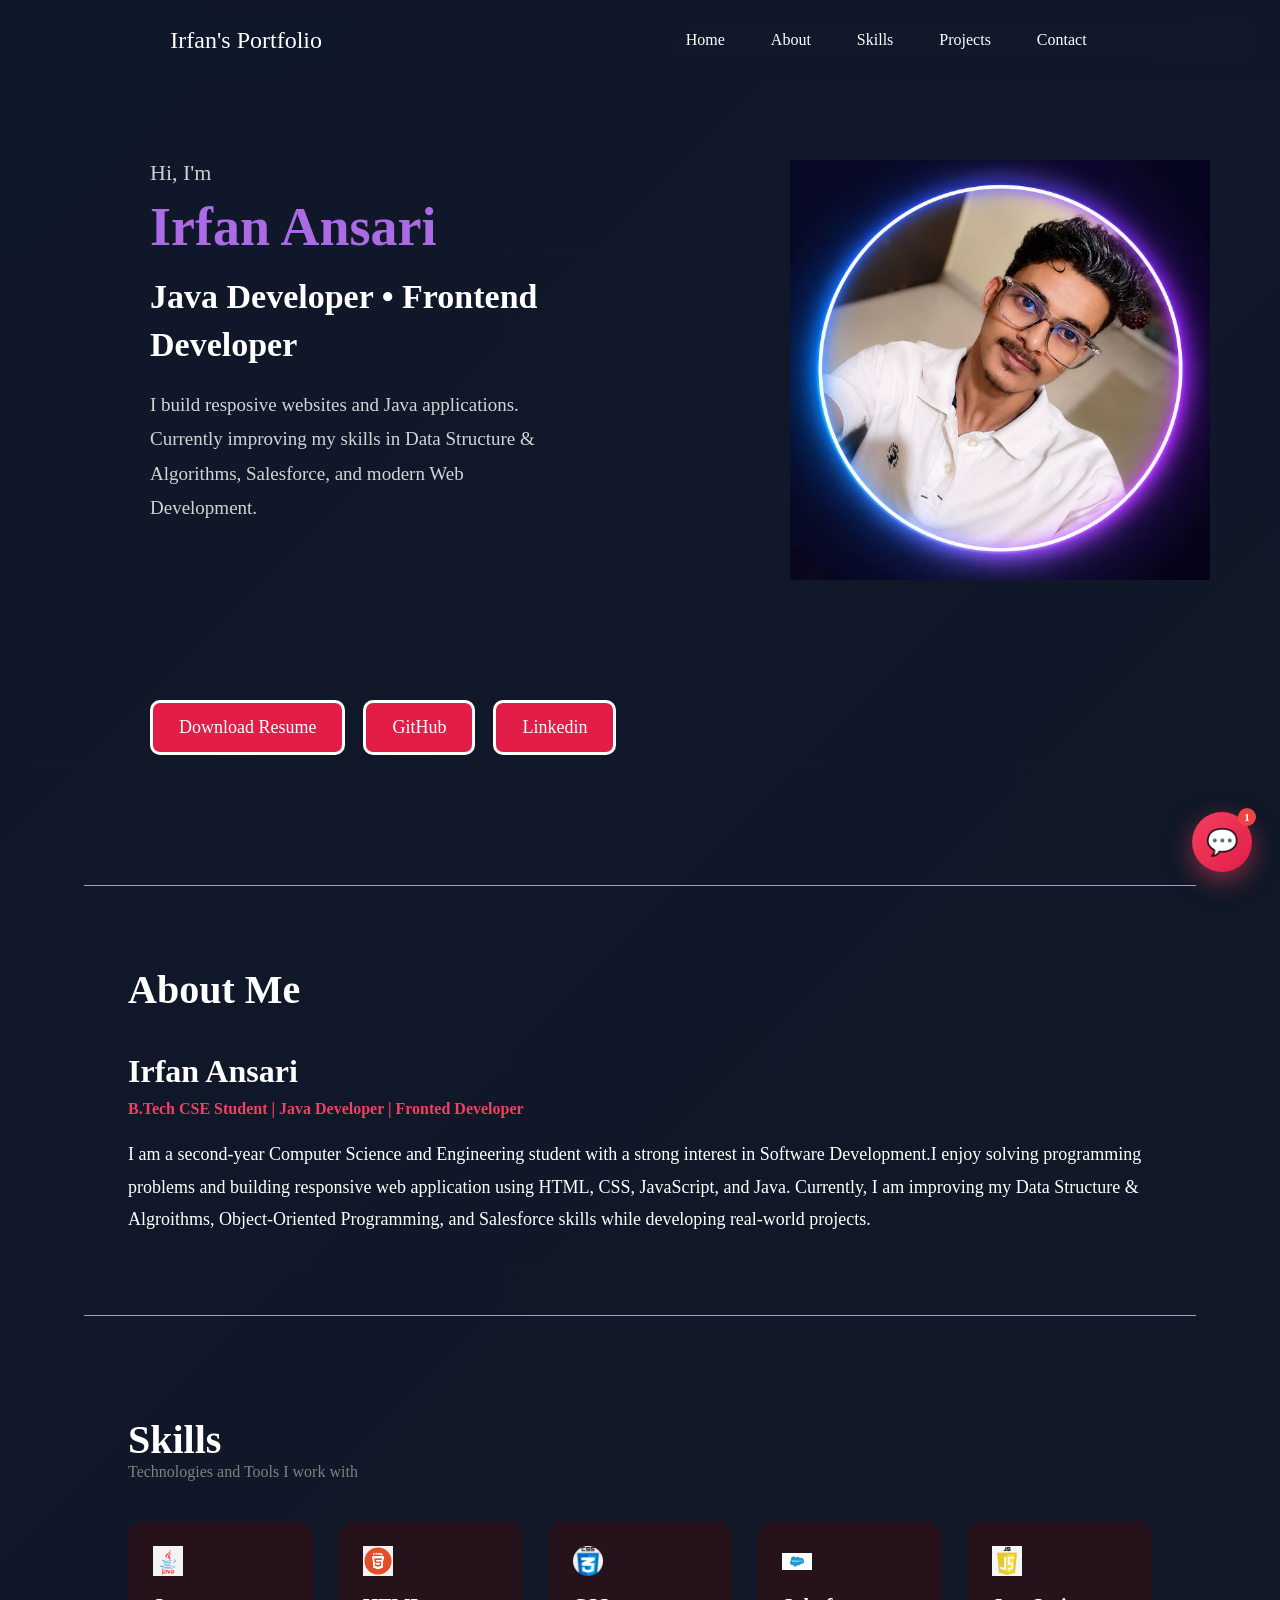
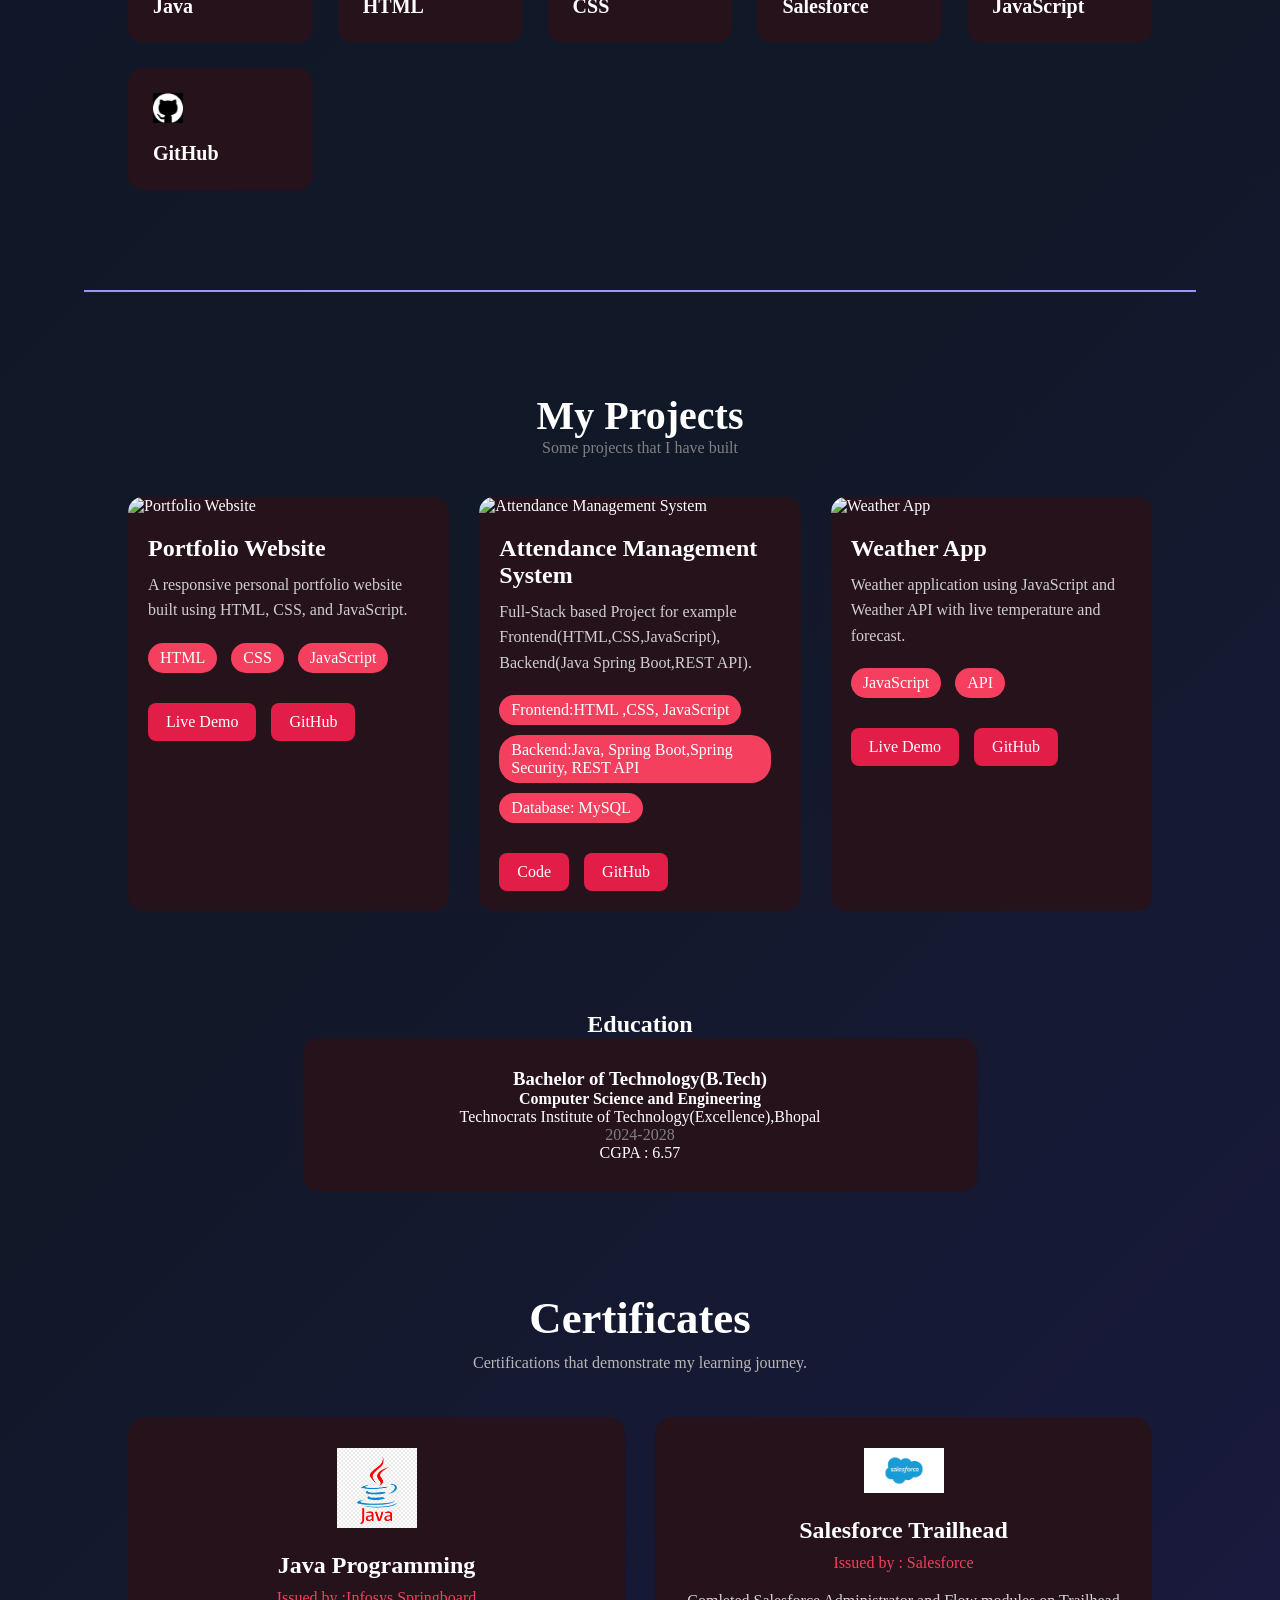
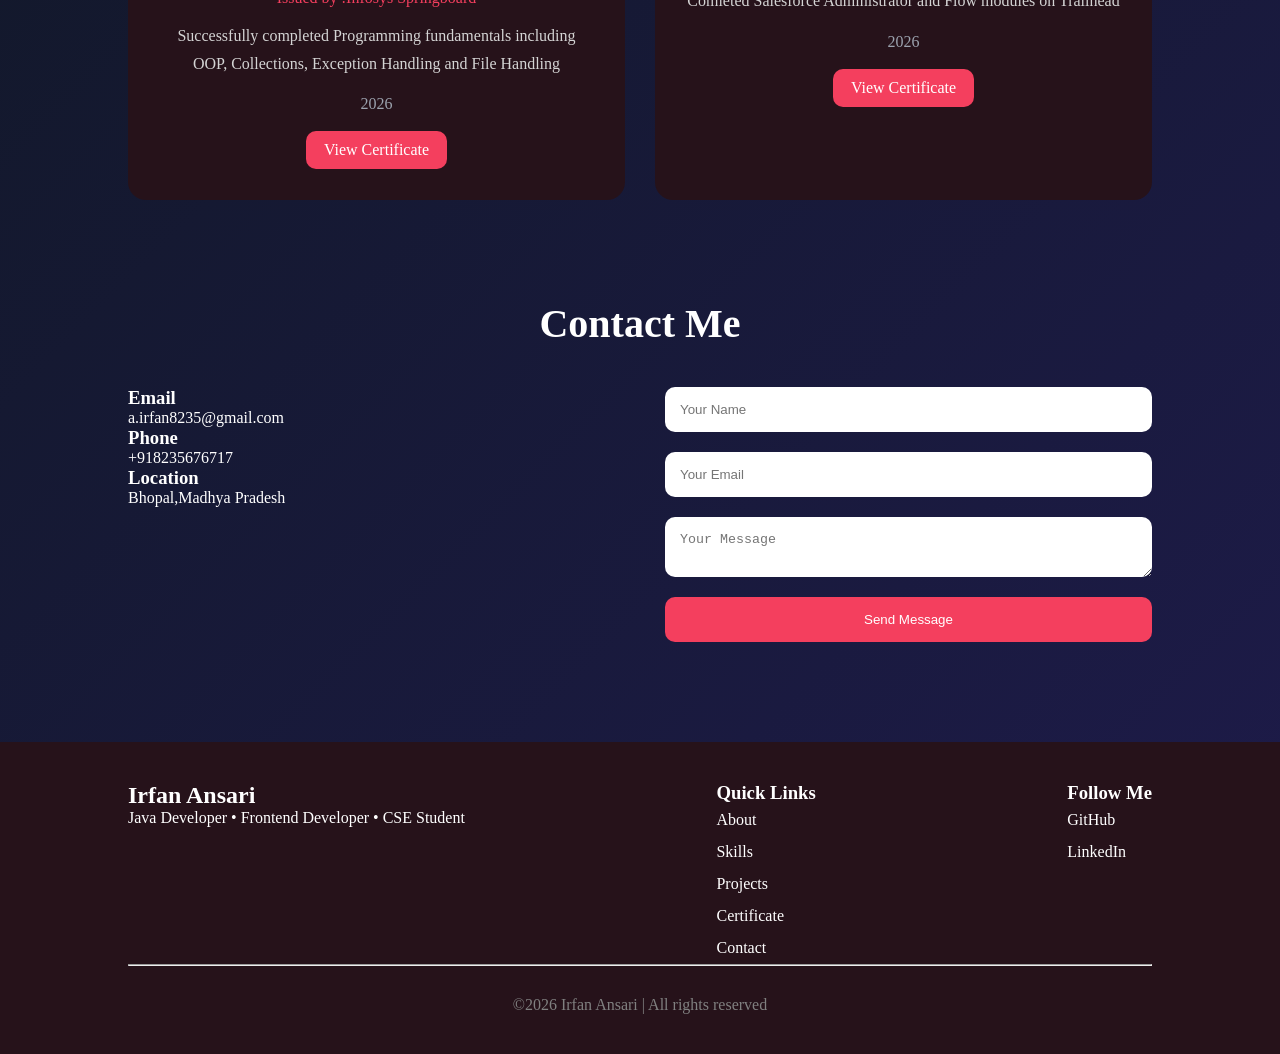
==== commit 6d22e040: "Add new Feature in chatbot" ====
--- a/index.html
+++ b/index.html
@@ -148,20 +148,20 @@
                 <!-- Project 2 -->
                 <div class="project-card">
 
-                    <img src="images/bank.png" alt="Placement Management System">
+                    <img src="images/Collegelogo.png" alt="Attendance Management System">
 
                     <div class="project-info">
 
-                        <h2>Placement Management System</h2>
+                        <h2>Attendance Management System</h2>
 
                         <p>
-                            Java-based banking application implementing OOP concepts,
-                            encapsulation, inheritance, and exception handling.
+                            Full-Stack based Project for example Frontend(HTML,CSS,JavaScript), Backend(Java Spring Boot,REST API).
                         </p>
 
                         <div class="project-tech">
-                            <span>Java</span>
-                            <span>OOP</span>
+                            <span>Frontend:HTML ,CSS, JavaScript</span>
+                            <span>Backend:Java, Spring Boot,Spring Security, REST API</span>
+                            <span>Database: MySQL</span>
                         </div>
 
                         <div class="project-buttons">
@@ -306,7 +306,7 @@
         <div id="chatbot-header">
             <span>Ask about Irfan 🤖</span>
             <button id="chatbot-close">&times;</button>
-        </div>
+        </div>R
         <div id="chatbot-messages"></div>
         <div id="chatbot-quick-replies">
             <button class="quick-reply">Skills</button>
--- a/style.css
+++ b/style.css
@@ -23,20 +23,19 @@
     justify-content: space-around;
     align-items: center;
     height: 80px;
-    background:rgba(20,8,44,.9);
+    background:rgba(26,10,14,.9);
     backdrop-filter:blur(10px);
     background: transparent;
     transition: .4s ease;
 }
 .scrolled{
-    background:#2a115d;
+    background:#4a1220;
     box-shadow: 0 5px 20px rgba(0,0,0,.4);
     backdrop-filter: blur(12px);
 }
 nav ul{
     display: flex;
     justify-content: center;
-    
 }
 nav ul li{
     list-style: none;
@@ -48,7 +47,7 @@
     color: white;
 }
 nav ul li a:hover{
-    color: blue;
+    color:#f43f5e;
     font-size: 1.2rem;
 }
 main hr{
@@ -73,7 +72,7 @@
     margin-bottom: 10px;
 }
 .about-content h4{
-    color: rgb(170, 107, 228);
+    color: rgb(244, 63, 94);
     margin-bottom: 20px;
 }
 .about-content p{
@@ -132,7 +131,7 @@
 }
 #element{
     font-size: 38px;
-    color: #a855f7;
+    color:  #f43f5e;
     font-weight: bold;
     margin-bottom:35px;
     display: block;
@@ -149,7 +148,7 @@
 }
 .leftSection .btn{
     padding: 14px 26px;
-    background-color: #1d43d8;
+    background-color: #e11d48;
     color: white;
     border: 3px solid white;
     font-size: 18px;
@@ -160,7 +159,7 @@
     transition: .3s;
 }
 .leftSection .btn:hover{
-    background: #a855f7;
+    background:  #f43f5e;
     transform: translateY(-6px);
     box-shadow: 0 0 20px (168,85,247,.7);
 }
@@ -201,7 +200,7 @@
     gap: 25px;
 }
 .skill-card{
-    background-color: #1b1b32;
+    background-color: #26121a;
     padding: 25px;
     border-radius: 15px;
     transition: 0.3s;
@@ -209,7 +208,7 @@
 }
 .skill-card:hover{
     transform: translateY(-10px);
-    box-shadow: 0 10px 20px rgba(170,107,228,0.4);
+    box-shadow: 0 10px 20px rgba(244, 63, 94,0.4);
 }
 .skill-card img{
     height: 30px;
@@ -244,7 +243,7 @@
 }
 
 .project-card{
-    background:#1b1b32;
+    background:#26121a;
     border-radius:15px;
     overflow:hidden;
     transition:.3s;
@@ -252,7 +251,7 @@
 
 .project-card:hover{
     transform:translateY(-10px);
-    box-shadow:0 10px 25px rgba(170,107,228,.4);
+    box-shadow:0 10px 25px rgba(244, 63, 94,.4);
 }
 
 .project-card img{
@@ -279,7 +278,7 @@
 }
 
 .project-tech span{
-    background:rgb(170,107,228);
+    background:rgb(244, 63, 94);
     color:white;
     padding:6px 12px;
     border-radius:20px;
@@ -296,14 +295,14 @@
 .project-buttons a{
     text-decoration:none;
     color:white;
-    background:#6c63ff;
+    background:#e11d48;
     padding:10px 18px;
     border-radius:8px;
     transition:.3s;
 }
 
 .project-buttons a:hover{
-    background:#8d84ff;
+    background:#fb7185;
 }
 
 .EducationSection{
@@ -312,7 +311,7 @@
     text-align: center;
 }
 .education-card{
-    background: #1b1b32;
+    background: #26121a;
     padding:30px;
     border-radius: 15px;
     width: 60%;
@@ -322,10 +321,10 @@
 }
 .education-card:hover{
     transform: translate(-8px);
-    box-shadow:0 10px 25px rgba(170,107,228,.4);
+    box-shadow:0 10px 25px rgba(244, 63, 94,.4);
 }
 .education-card h2{
-color: rgb(170,107,228);
+color: rgb(244, 63, 94);
 }
 .education-card span{
     color: gray;
@@ -350,7 +349,7 @@
     gap: 30px;
 }
 .certificate-card{
-    background: #1b1b32;
+    background: #26121a;
     padding: 30px;
     border-radius: 18px;
     transition: .4s;
@@ -358,8 +357,8 @@
 }
 .certificate-card:hover{
     transform: translateY(-12px);
-    border-color: rgb(170, 107, 228);
-    box-shadow: 0 0 25px rgba(170,107,228,.35);
+    border-color: rgb(244, 63, 94);
+    box-shadow: 0 0 25px rgba(244, 63, 94,.35);
 }
 .certificate-card img{
     width: 80px;
@@ -370,7 +369,7 @@
     margin-bottom: 10px;
 }
 .certificate-card h4{
-    color: rgb(170, 107, 228);
+    color: rgb(244, 63, 94);
     margin-bottom: 15px;
     font-weight: 500;
 }
@@ -388,13 +387,13 @@
     padding: 12px 22px;
     text-decoration: none;
     color: white;
-    background: rgb(170, 107, 228);
+    background: rgb(244, 63, 94);
     padding: 10px 18px;
     border-radius: 10px;
     transition: .3s;
 }
 .certificate-card a:hover{
-    background: #8b5cf6;
+    background: #e11d48;
     transform: scale(1.05);
 }
 .contactSection{
@@ -427,7 +426,7 @@
     border-radius: 10px;
 }
 form button{
-    background: rgb(170,107,228);
+    background: rgb(244, 63, 94);
     color: white;
     border: none;
     padding:15px;
@@ -436,7 +435,7 @@
 }
 
 footer{
-    background: #1b1b32;
+    background: #26121a;
     color: white;
     padding: 40px 10%;
 }
@@ -503,13 +502,13 @@
     width: 60px;
     height: 60px;
     border-radius: 50%;
-    background: linear-gradient(135deg, rgb(170,107,228), #6c63ff);
+    background: linear-gradient(135deg, rgb(244, 63, 94), #e11d48);
     display: flex;
     align-items: center;
     justify-content: center;
     font-size: 26px;
     cursor: pointer;
-    box-shadow: 0 8px 24px rgba(170,107,228,.5);
+    box-shadow: 0 8px 24px rgba(244, 63, 94,.5);
     z-index: 1200;
     transition: .3s;
 }
@@ -524,8 +523,8 @@
     max-width: 90vw;
     height: 460px;
     max-height: 70vh;
-    background: #1b1b32;
-    border: 1px solid rgba(170,107,228,.4);
+    background: #26121a;
+    border: 1px solid rgba(244, 63, 94,.4);
     border-radius: 16px;
     display: none;
     flex-direction: column;
@@ -537,7 +536,7 @@
     display: flex;
 }
 #chatbot-header{
-    background: linear-gradient(135deg, rgb(170,107,228), #6c63ff);
+    background: linear-gradient(135deg, rgb(244, 63, 94), #e11d48);
     color: white;
     padding: 14px 18px;
     display: flex;
@@ -569,13 +568,13 @@
     line-height: 1.5;
 }
 .chat-msg.bot{
-    background: #2a2a45;
+    background: #2a141c;
     color: #e5e5f5;
     align-self: flex-start;
     border-bottom-left-radius: 4px;
 }
 .chat-msg.user{
-    background: rgb(170,107,228);
+    background: rgb(244, 63, 94);
     color: white;
     align-self: flex-end;
     border-bottom-right-radius: 4px;
@@ -587,9 +586,9 @@
     flex-wrap: wrap;
 }
 .quick-reply{
-    background: #2a2a45;
+    background: #2a141c;
     color: #cfcfff;
-    border: 1px solid rgba(170,107,228,.4);
+    border: 1px solid rgba(244, 63, 94,.4);
     padding: 6px 12px;
     border-radius: 20px;
     font-size: 12px;
@@ -597,7 +596,7 @@
     transition: .2s;
 }
 .quick-reply:hover{
-    background: rgb(170,107,228);
+    background: rgb(244, 63, 94);
     color: white;
 }
 #chatbot-form{
@@ -607,7 +606,7 @@
 #chatbot-form input{
     flex: 1;
     border: none;
-    background: #14142b;
+    background: #1a0a0e;
     color: white;
     padding: 14px;
     font-size: 14px;
@@ -616,12 +615,46 @@
     outline: none;
 }
 #chatbot-form button{
-    background: rgb(170,107,228);
+    background: rgb(244, 63, 94);
     color: white;
     border: none;
     padding: 0 20px;
     cursor: pointer;
     font-size: 16px;
+}
+.chat-msg.typing{
+    display: flex;
+    gap: 4px;
+    align-items: center;
+    padding: 12px 16px;
+}
+.chat-msg.typing span{
+    width: 6px;
+    height: 6px;
+    border-radius: 50%;
+    background: #cfcfff;
+    animation: typing-bounce 1.2s infinite ease-in-out;
+}
+.chat-msg.typing span:nth-child(2){ animation-delay: .15s; }
+.chat-msg.typing span:nth-child(3){ animation-delay: .3s; }
+@keyframes typing-bounce{
+    0%, 60%, 100%{ transform: translateY(0); opacity:.5; }
+    30%{ transform: translateY(-5px); opacity:1; }
+}
+#chatbot-badge{
+    position: absolute;
+    top: -4px;
+    right: -4px;
+    background: #ef4444;
+    color: white;
+    font-size: 11px;
+    font-weight: 700;
+    width: 18px;
+    height: 18px;
+    border-radius: 50%;
+    display: flex;
+    align-items: center;
+    justify-content: center;
 }
  
 @media screen and (max-width:480px){
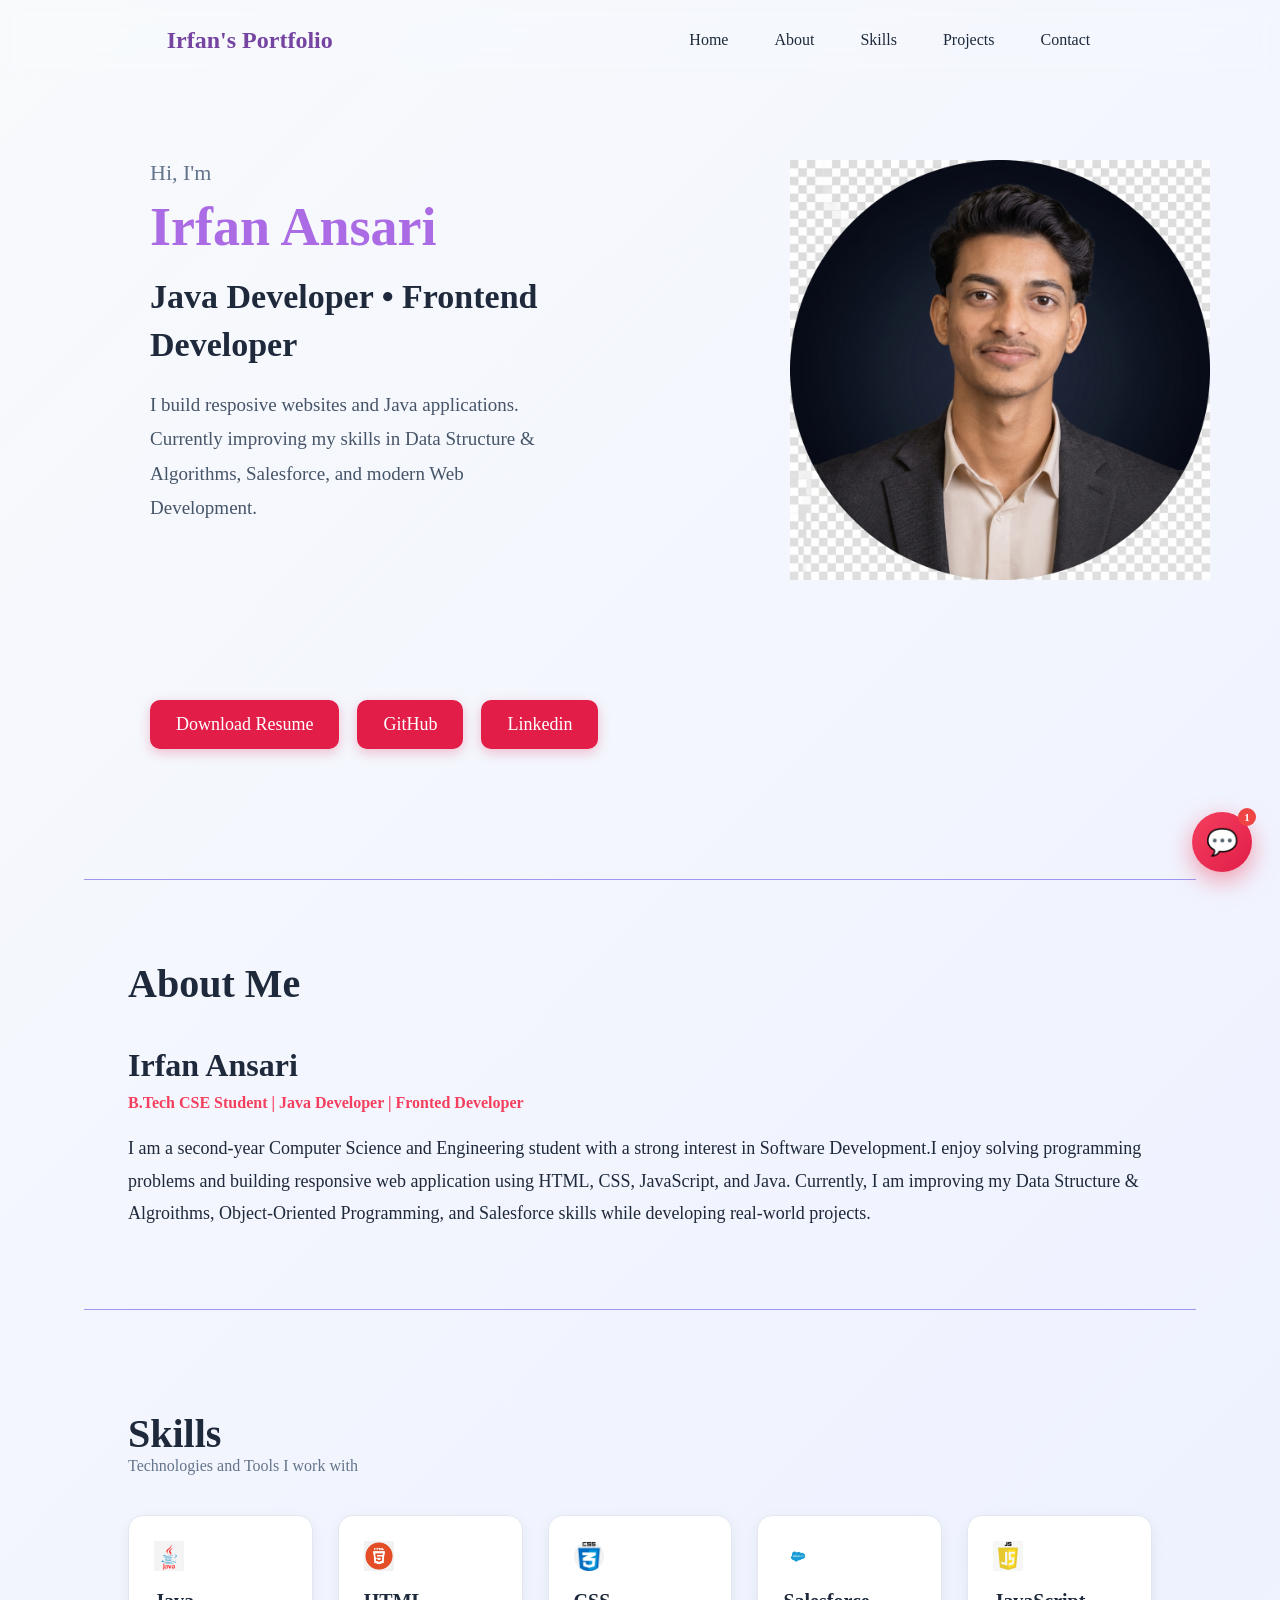
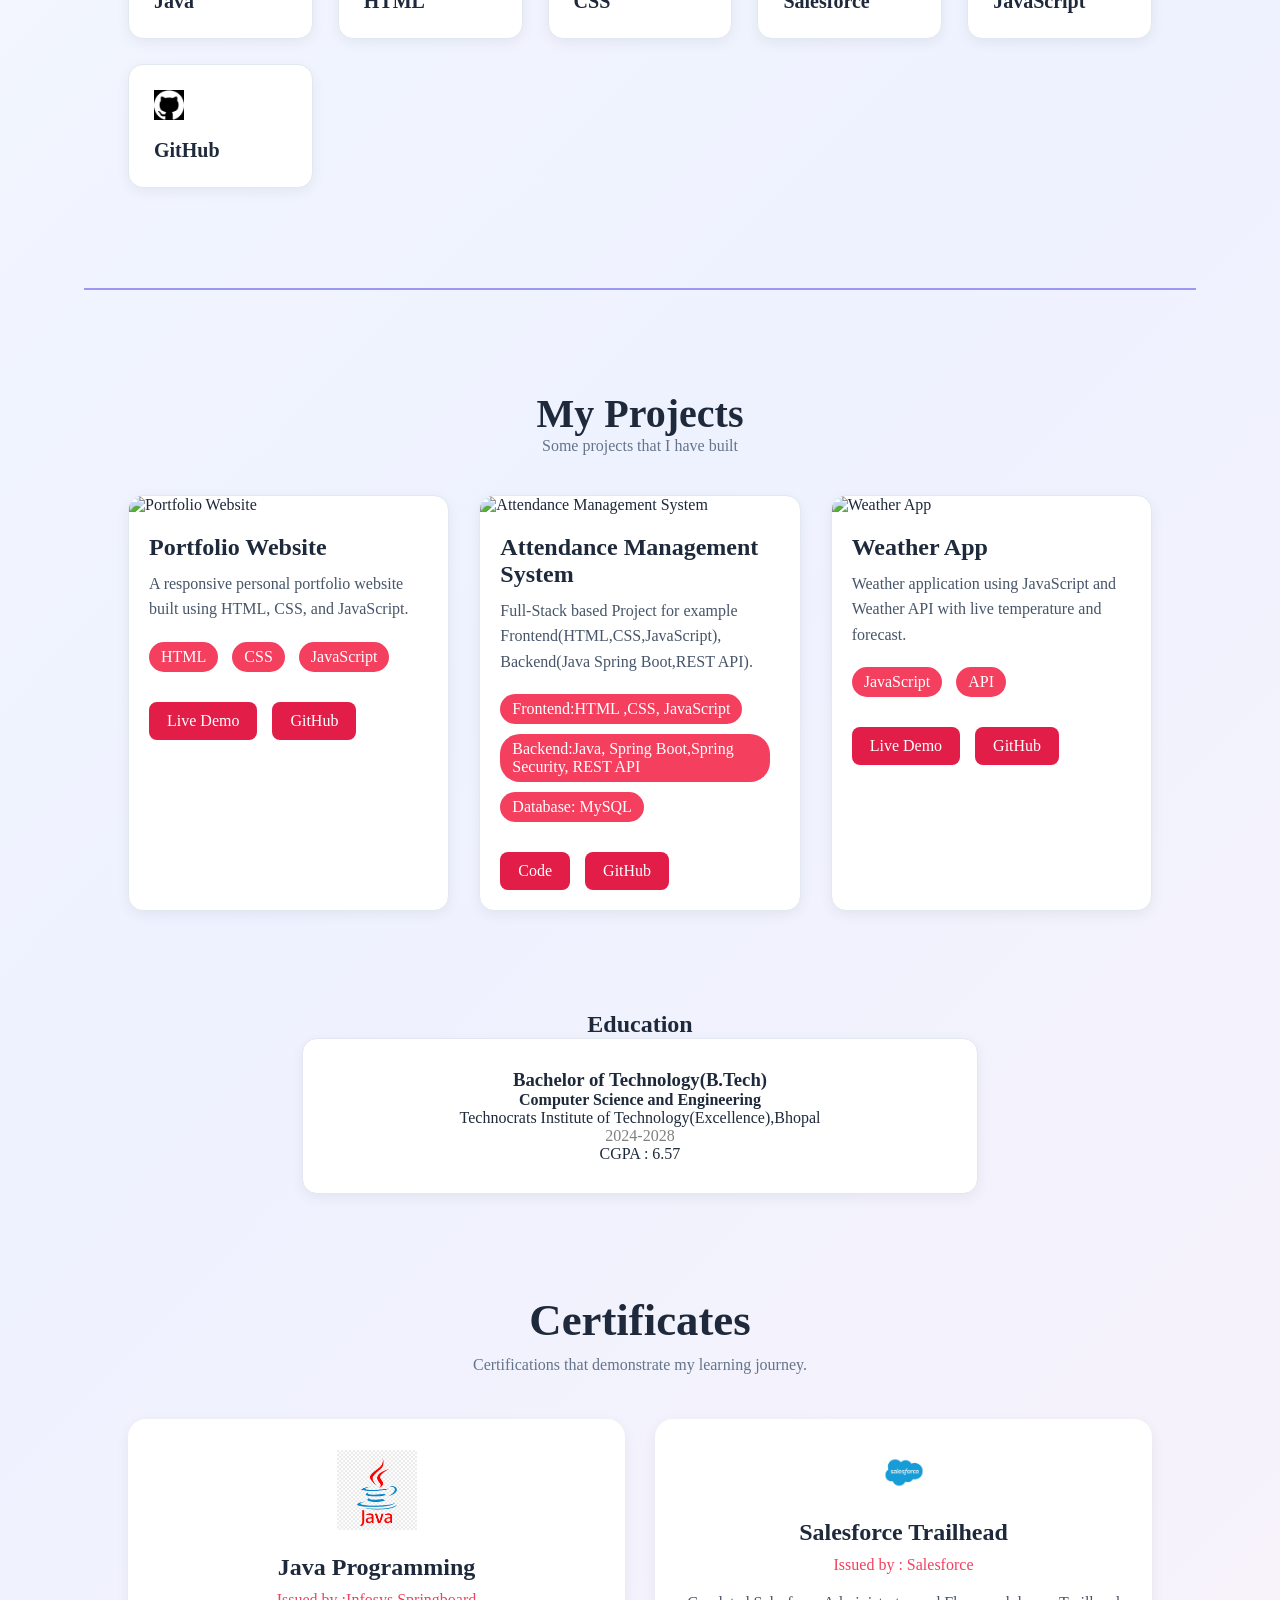
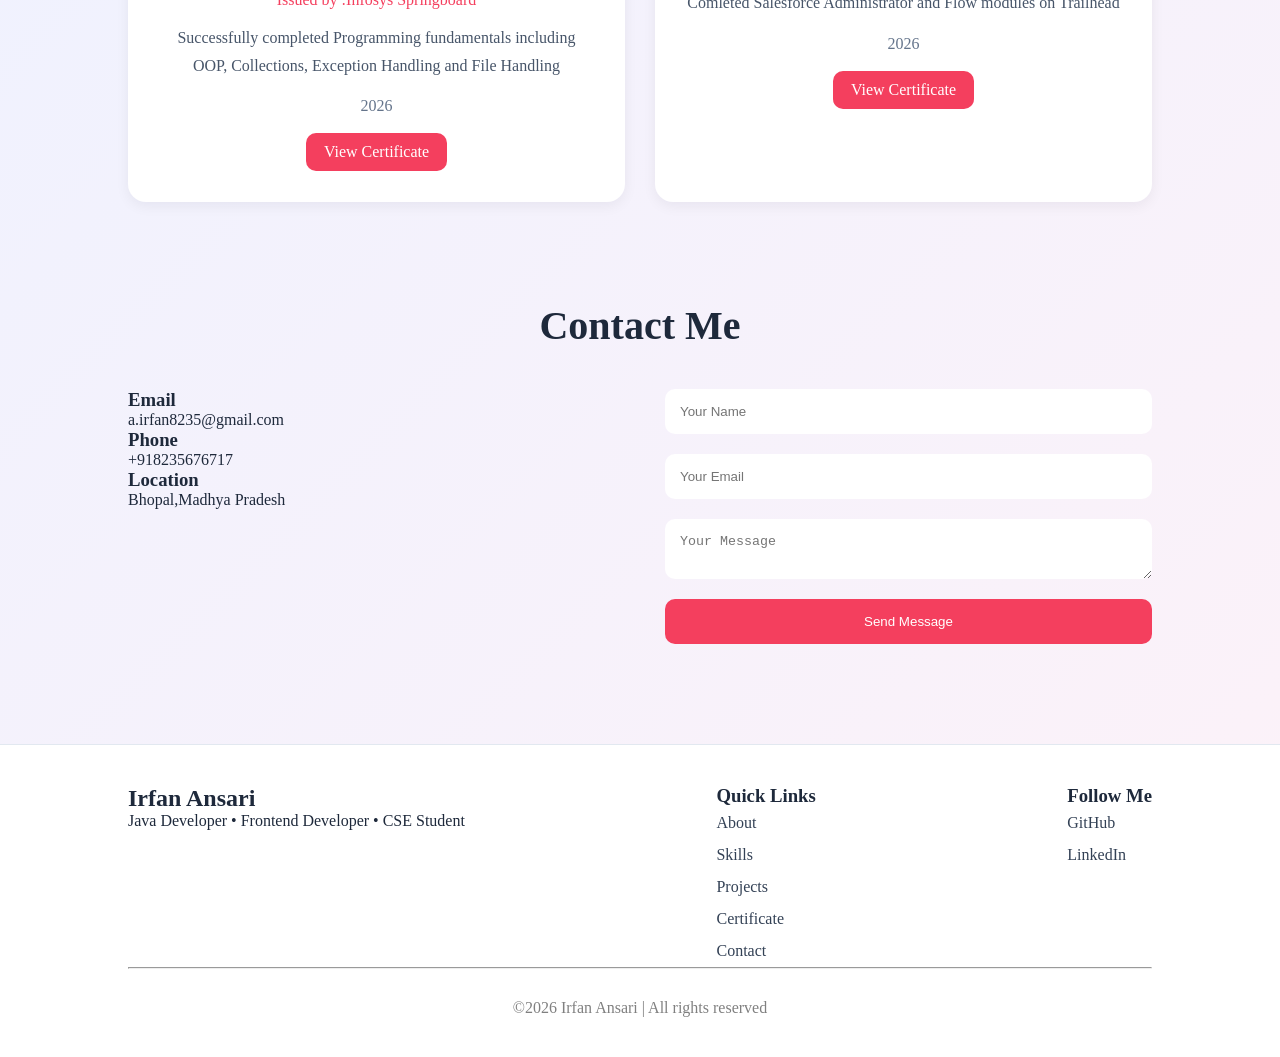
==== commit 46a78fc1: "build user friendly background" ====
--- a/index.html
+++ b/index.html
@@ -19,7 +19,7 @@
 <body>
     <header>
         <nav id="navbar">
-            <div class="left">Irfan's Portfolio</div>
+            <div class="left" id="purple">Irfan's Portfolio</div>
             <div class="rigth">
                 <ul>
                     <li><a href="/">Home</a></li>
@@ -56,7 +56,7 @@
                 </div>
             </div>
             <div class="rightSection">
-                <img src="/images/Irfan's photo.jpeg" alt="Irfan's Photo">
+                <img src="/images/irfan photo.png" alt="Irfan's Photo">
             </div>
         </section>
         <hr class="hori-line">
@@ -306,7 +306,7 @@
         <div id="chatbot-header">
             <span>Ask about Irfan 🤖</span>
             <button id="chatbot-close">&times;</button>
-        </div>R
+        </div>
         <div id="chatbot-messages"></div>
         <div id="chatbot-quick-replies">
             <button class="quick-reply">Skills</button>
--- a/style.css
+++ b/style.css
@@ -6,8 +6,8 @@
     scroll-behavior: smooth;
 }
 body{
-    background: linear-gradient(135deg,#0f172a,#111827,#1e1b4b);
-    color:white;
+    background: linear-gradient(135deg,#f8fafc,#eef2ff,#fdf2f8);
+    color:#1e293b;
     padding-top: 80px;
 
 }
@@ -17,6 +17,10 @@
     top: 0;
     left: 0;
     z-index: 1000;
+}
+#purple{
+    color: rgb(117, 69, 161);
+    font-weight: bolder;
 }
 nav{
     display: flex;
@@ -29,8 +33,8 @@
     transition: .4s ease;
 }
 .scrolled{
-    background:#4a1220;
-    box-shadow: 0 5px 20px rgba(0,0,0,.4);
+    background:rgba(255,255,255,.85);
+    box-shadow: 0 4px 16px rgba(15,23,42,.08);
     backdrop-filter: blur(12px);
 }
 nav ul{
@@ -44,7 +48,7 @@
 }
 nav ul li a{
     text-decoration: none;
-    color: white;
+    color: #1e293b;
 }
 nav ul li a:hover{
     color:#f43f5e;
@@ -108,7 +112,7 @@
 }
 .intro{
     font-size: 22px;
-    color: #cfcfcf;
+    color: #64748b;
     margin-bottom: 10px;
 }
 .leftSection h2{
@@ -118,13 +122,13 @@
 }
 .leftSection h3{
     font-size: 34px;
-    color: white;
+    color: #1e293b;
     line-height: 1.4;
     margin-bottom: 20px;
 }
 .description{
     width: 85%;
-    color: #d4d4d4;
+    color: #475569;
     font-size: 19px;
     line-height: 1.8;
     margin-bottom: 30px;
@@ -150,7 +154,8 @@
     padding: 14px 26px;
     background-color: #e11d48;
     color: white;
-    border: 3px solid white;
+    border: none;
+    box-shadow: 0 4px 12px rgba(225,29,72,.25);
     font-size: 18px;
     font-weight: 500;
     border-radius: 10px;
@@ -161,7 +166,7 @@
 .leftSection .btn:hover{
     background:  #f43f5e;
     transform: translateY(-6px);
-    box-shadow: 0 0 20px (168,85,247,.7);
+    box-shadow: 0 0 20px rgba(168,85,247,.7);
 }
 .rightSection{
     width: 30%;
@@ -187,11 +192,11 @@
     margin: 100px auto;
 }
 .SkillsSection h2{
-    margin-top:px;
+    /*margin-top:px;*/
     font-size: 2.5rem;
 }
 .skills-text{
-    color: gray;
+    color: #64748b;;
     margin-bottom: 40px;
 }
 .skills-container{
@@ -200,7 +205,9 @@
     gap: 25px;
 }
 .skill-card{
-    background-color: #26121a;
+    background-color: #ffffff;
+    border: 1px solid #e2e8f0;
+    box-shadow: 0 4px 14px rgba(15,23,42,.06);
     padding: 25px;
     border-radius: 15px;
     transition: 0.3s;
@@ -208,7 +215,7 @@
 }
 .skill-card:hover{
     transform: translateY(-10px);
-    box-shadow: 0 10px 20px rgba(244, 63, 94,0.4);
+     box-shadow:0 10px 25px rgba(244,63,94,.25);
 }
 .skill-card img{
     height: 30px;
@@ -231,7 +238,7 @@
 
 .project-text{
     text-align:center;
-    color:gray;
+    color:#64748b;
     margin-bottom:40px;
 }
 
@@ -243,7 +250,9 @@
 }
 
 .project-card{
-    background:#26121a;
+    background-color: #ffffff;
+    border: 1px solid #e2e8f0;
+    box-shadow: 0 4px 14px rgba(15,23,42,.06);
     border-radius:15px;
     overflow:hidden;
     transition:.3s;
@@ -251,7 +260,7 @@
 
 .project-card:hover{
     transform:translateY(-10px);
-    box-shadow:0 10px 25px rgba(244, 63, 94,.4);
+    box-shadow:0 10px 25px rgba(244,63,94,.25);
 }
 
 .project-card img{
@@ -269,7 +278,7 @@
 }
 
 .project-info p{
-    color:#cfcfcf;
+    color:#475569;
     line-height:1.6;
 }
 
@@ -311,7 +320,9 @@
     text-align: center;
 }
 .education-card{
-    background: #26121a;
+    background:#ffffff;
+    border:1px solid #e2e8f0;
+    box-shadow:0 4px 14px rgba(15,23,42,.06);
     padding:30px;
     border-radius: 15px;
     width: 60%;
@@ -321,7 +332,7 @@
 }
 .education-card:hover{
     transform: translate(-8px);
-    box-shadow:0 10px 25px rgba(244, 63, 94,.4);
+     box-shadow:0 10px 25px rgba(244,63,94,.25);
 }
 .education-card h2{
 color: rgb(244, 63, 94);
@@ -340,7 +351,7 @@
     margin-bottom: 10px;
 }
 .certificate-subtitle{
-    color: #b8b8b8;
+    color: #64748b;
     margin-bottom: 45px;
 }
 .certificate-container{
@@ -349,7 +360,9 @@
     gap: 30px;
 }
 .certificate-card{
-    background: #26121a;
+    background:#ffffff;
+    border:1px solid #e2e8f0;
+    box-shadow:0 4px 14px rgba(15,23,42,.06);
     padding: 30px;
     border-radius: 18px;
     transition: .4s;
@@ -358,14 +371,14 @@
 .certificate-card:hover{
     transform: translateY(-12px);
     border-color: rgb(244, 63, 94);
-    box-shadow: 0 0 25px rgba(244, 63, 94,.35);
+     box-shadow:0 10px 25px rgba(244,63,94,.25);
 }
 .certificate-card img{
     width: 80px;
     margin-bottom: 20px;
 }
 .certificate-card h2{
-    color: white;
+    color: #1e293b;
     margin-bottom: 10px;
 }
 .certificate-card h4{
@@ -374,13 +387,13 @@
     font-weight: 500;
 }
 .certificate-card p{
-    color: #d4d4d4;
+    color: #475569;
     line-height: 1.7;
 }
 .certificate-card span{
     display: block;
     margin: 18px 0;
-    color: #9ca3af;
+    color: #64748b;
 }
 .certificate-card a{
     display: inline-block;
@@ -420,6 +433,9 @@
     flex-direction: column;
 }
 form input, form textarea{
+    background: #ffffff;
+    border: 1px solid #e2e8f0;
+    color: #1e293b;
     margin-bottom: 20px;
     padding: 15px;
     border:none;
@@ -435,8 +451,9 @@
 }
 
 footer{
-    background: #26121a;
-    color: white;
+    background: #ffffff;
+    color: #1e293b;
+    border-top: 1px solid #e2e8f0;
     padding: 40px 10%;
 }
 .footer-container{
@@ -450,7 +467,7 @@
 }
 .footer-container a{
     text-decoration: none;
-    color: white;
+    color: #334155;
     line-height: 2;
 }
 .copyright{
@@ -458,7 +475,7 @@
     margin-top: 30px;
     color: gray;
 }
-@media screen and(max-width:768px) {
+@media screen and (max-width:768px) {
     .firstSection{
         flex-direction: column-reverse;
         text-align: center;
@@ -523,8 +540,8 @@
     max-width: 90vw;
     height: 460px;
     max-height: 70vh;
-    background: #26121a;
-    border: 1px solid rgba(244, 63, 94,.4);
+    background: #ffffff;
+    border: 1px solid #e2e8f0;
     border-radius: 16px;
     display: none;
     flex-direction: column;
@@ -568,8 +585,8 @@
     line-height: 1.5;
 }
 .chat-msg.bot{
-    background: #2a141c;
-    color: #e5e5f5;
+    background: #f1f5f9;
+    color: #1e293b;
     align-self: flex-start;
     border-bottom-left-radius: 4px;
 }
@@ -586,8 +603,8 @@
     flex-wrap: wrap;
 }
 .quick-reply{
-    background: #2a141c;
-    color: #cfcfff;
+    background: #fff1f2;
+    color: #be123c;
     border: 1px solid rgba(244, 63, 94,.4);
     padding: 6px 12px;
     border-radius: 20px;
@@ -596,18 +613,18 @@
     transition: .2s;
 }
 .quick-reply:hover{
-    background: rgb(244, 63, 94);
-    color: white;
+    background: #f43f5e;
+    color: #fff;
 }
 #chatbot-form{
     display: flex;
-    border-top: 1px solid rgba(255,255,255,.08);
+    border-top: 1px solid #e2e8f0;
 }
 #chatbot-form input{
     flex: 1;
     border: none;
-    background: #1a0a0e;
-    color: white;
+    background: #f8fafc;
+    color: #1e293b;
     padding: 14px;
     font-size: 14px;
 }
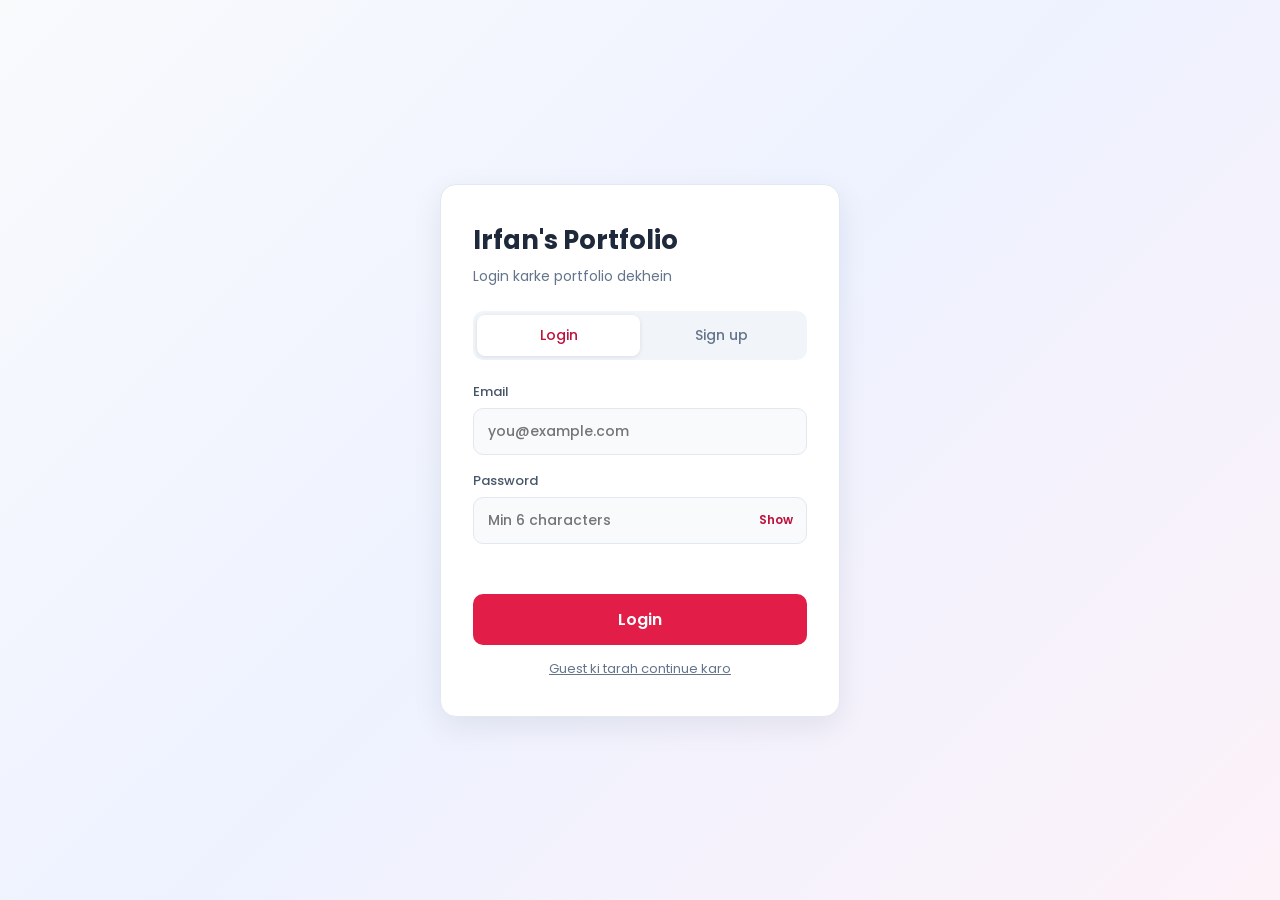
==== commit 8c487eb3: "some change in profile photo" ====
--- a/index.html
+++ b/index.html
@@ -13,6 +13,8 @@
     <link
         href="https://fonts.googleapis.com/css2?family=Poppins:ital,wght@0,100;0,200;0,300;0,400;0,500;0,600;0,700;0,800;0,900;1,100;1,200;1,300;1,400;1,500;1,600;1,700;1,800;1,900&display=swap"
         rel="stylesheet">
+
+    <script src="auth-guard.js"></script>
 
 </head>
 
